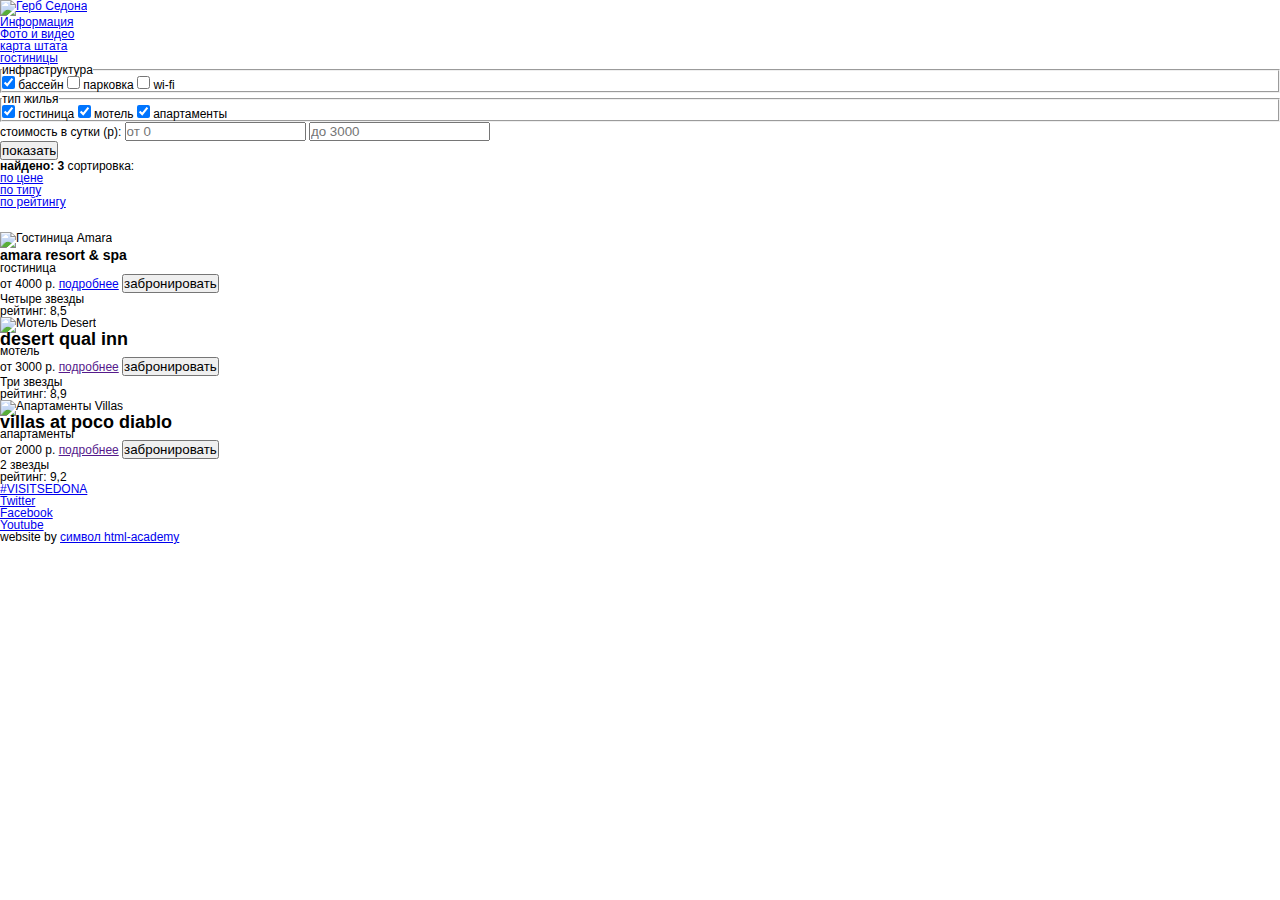
==== hotels.html @ d54d0548 "Добавлены стили ко второй странице" ====
<!DOCTYPE html>
<html lang="ru">
<head>
	<meta charset="UTF-8">
 <title>HTML Academy: Седона</title>
 <link href="css/style.css" rel="stylesheet">
</head>
<body>
<header class="main-header">
		<div class="logo">
			<a href="index.html"> <img src="img/logo-title.png" alt="Герб Седона" width="" height=""> </a>
		</div>
		<ul class="site-navigation">
			<li> <a href="#"> Информация</a> </li>
			<li> <a href="#"> Фото и видео</a> </li>
			<li> <a href="#"> карта штата</a> </li>
			<li> <a href="#"> гостиницы</a> </li>
		</ul>
</header>
	<main>
		<section class="search1">
			<form action="#" method="get">
			<fieldset>
				<legend>инфраструктура</legend>
					<input type="checkbox" name="bass" id="bass" checked>
					<label for="bass"> бассейн </label>
					<input type="checkbox" name="parking" id="parking">
					<label for="parking"> парковка </label>
					<input type="checkbox" name="wifi" id="wifi">
					<label for="wifi"> wi-fi </label>
			</fieldset>
			<fieldset>
				<legend>тип жилья</legend>
					<input type="checkbox" name="hotel" id="hotel" checked>
					<label for="hotel"> гостиница </label>
					<input type="checkbox" name="motel" id="motel" checked>
					<label for="motel"> мотель </label>
					<input type="checkbox" name="apart" id="apart" checked>
					<label for="apart"> апартаменты </label>
			</fieldset>
			</form>
			<form action="#" method="get">
    			<div class="form-hotel">
    			<span> стоимость в сутки (p):</span>
    			<input type="text" placeholder="от 0">
    			<input type="text" placeholder="до 3000">
    			<span class="range"> </span>
    			</div>
    			<input type="button" value="показать">
    	</form>
		</section>
		<section class="search2">
			<b> найдено: 3</b>
			<span> сортировка: </span>
			<ul class="sort">
      	<li><a href="#">по цене</a></li>
				<li><a href="#">по типу</a></li>
				<li><a href="#">по рейтингу</a></li>
			</ul>
			<div>
				<ul>
					<li class="vverh"> <a href="#"></a> </li>
					<li class="vniz"> <a href="#"></a> </li>
				</ul>
			</div>
		</section>
		<section class="search3">
			<div>
				<div class="amara">
					<img src="img/amara.jpg" alt="Гостиница Amara" width="" height="">
				</div>
				<div class="amara-name">
					<h2>amara resort & spa</h2>
					<p>гостиница</p>
					<span>от 4000 р.</span>
					<a href="#">подробнее</a>
					<a href="#"><input type="submit" value="забронировать"></a>
				</div>
				<div class="amara-rating">
					<div>
          	Четыре звезды
          </div>
					<span>рейтинг: 8,5</span>
				</div>
			</div>
			<div>
				<div class="desert">
					<img src="img/desert.jpg" alt="Мотель Desert" width="" height="">
				</div>
				<div class="desert-name">
					<h2>desert qual inn</h2>
					<p>мотель</p>
					<span>от 3000 р.</span>
					<a href="">подробнее</a>
					<a href="#"><input type="submit" value="забронировать"></a>
				</div>
				<div class="desert-rating">
					<div>
					Три звезды
					</div>
					<span>рейтинг: 8,9</span>
				</div>
			</div>
			<div>
				<div class="villas">
					<img src="img/villas.jpg" alt="Aпартаменты Villas" width="" height="">
				</div>
				<div class="villas-name">
					<h2>villas at poco diablo</h2>
					<p>апартаменты</p>
					<span>от 2000 р.</span>
					<a href="">подробнее</a>
					<a href="#"><input type="submit" value="забронировать"></a>
				</div>
				<div class="villas-rating">
					<div>
					2 звезды
					</div>
					<span>рейтинг: 9,2</span>
				</div>
			</div>
		</section>
	</main>
  <footer class="main-footer">
    <a href="http://www.sedona.com">#VISITSEDONA</a>
    <div class="socialnetwork">
    	<ul>
    		<li><a class="social-button" href="#">Twitter</a></li>
    		<li><a class="social-button" href="#">Facebook</a></li>
    		<li><a class="social-button" href="#">Youtube</a></li>
    	</ul>
    </div>
    	<div class="niz1">
    		<span>website by</span>
    		<a href="https://htmlacademy.ru/intensive/htmlcss">символ html-academy</a>
    	</div>
  </footer>
</body>
</html>
---- css/style.css ----
* {
	margin: 0;
	padding: 0;
}

body {
	font-size: 12px;
	line-height: 100%;
	color: black;
	font-weight: normal;
	font-family: PT Sans, Arial, Tahoma, Verdana, sans-serif;
}

.amara-name h1 {  
	font-size: 18px;
	line-height: 100%;
	color: black;
	font-weight: bold;
	font-family: PT Sans, Arial, Tahoma, Verdana, sans-serif;
}

.amara-name h2 {
	font-size: 14px;
	line-height: 100%;
	color: black;
	font-weight: bold;
	font-family: PT Sans, Arial, Tahoma, Verdana, sans-serif;
}
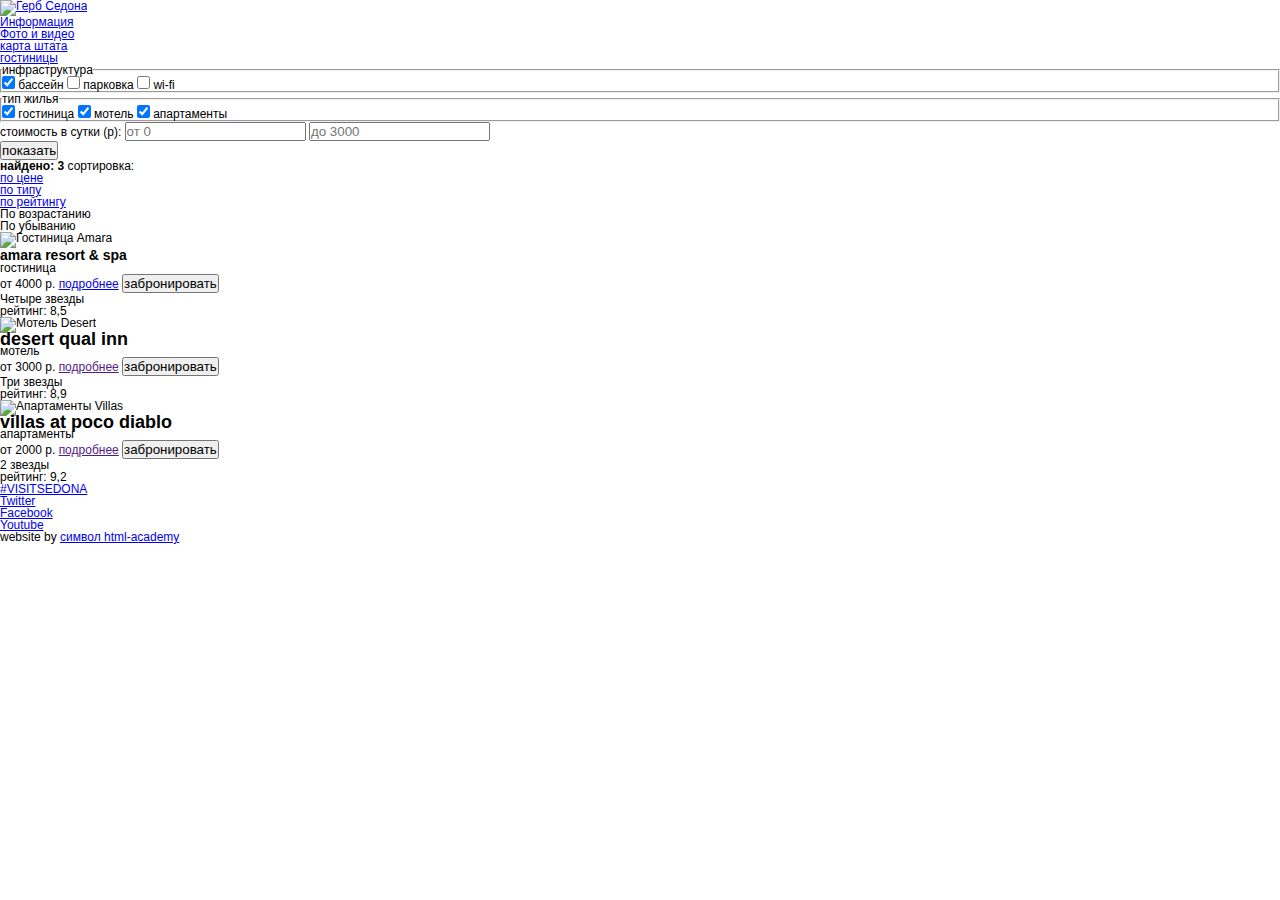
==== commit 026a3640: ""Доступная разметка"" ====
--- a/hotels.html
+++ b/hotels.html
@@ -59,8 +59,8 @@
 			</ul>
 			<div>
 				<ul>
-					<li class="vverh"> <a href="#"></a> </li>
-					<li class="vniz"> <a href="#"></a> </li>
+					<li class="up"> По возрастанию <a href="#"></a> </li>
+					<li class="down"> По убыванию <a href="#"></a> </li>
 				</ul>
 			</div>
 		</section>
@@ -130,7 +130,7 @@
     		<li><a class="social-button" href="#">Youtube</a></li>
     	</ul>
     </div>
-    	<div class="niz1">
+    	<div class="bottom">
     		<span>website by</span>
     		<a href="https://htmlacademy.ru/intensive/htmlcss">символ html-academy</a>
     	</div>
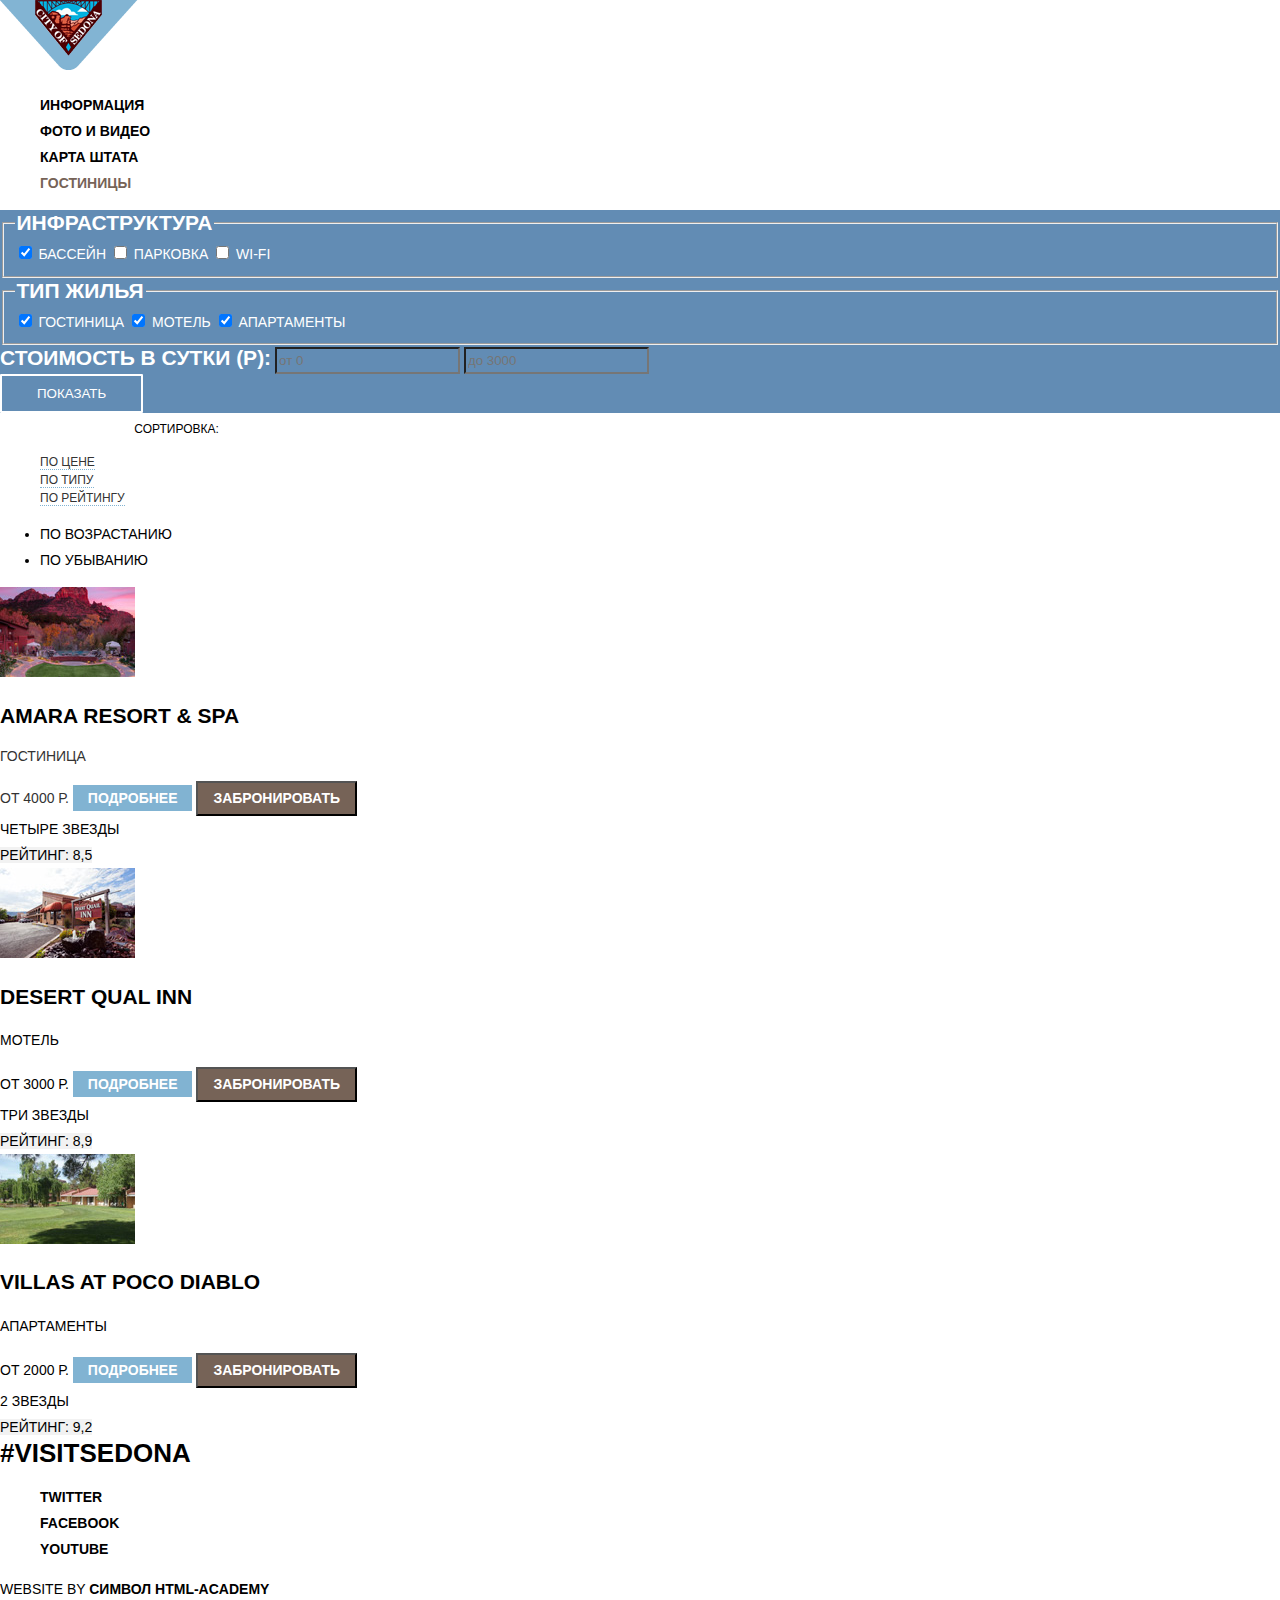
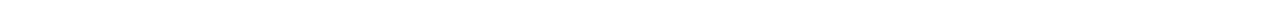
==== commit 0014393b: "Выполнена базовая стилизация" ====
--- a/hotels.html
+++ b/hotels.html
@@ -8,13 +8,13 @@
 <body>
 <header class="main-header">
 		<div class="logo">
-			<a href="index.html"> <img src="img/logo-title.png" alt="Герб Седона" width="" height=""> </a>
+			<a href="index.html"> <img src="img/logo-title.svg" alt="Герб Седона" width="138" height="70"></a>
 		</div>
 		<ul class="site-navigation">
 			<li> <a href="#"> Информация</a> </li>
 			<li> <a href="#"> Фото и видео</a> </li>
 			<li> <a href="#"> карта штата</a> </li>
-			<li> <a href="#"> гостиницы</a> </li>
+			<li> <a id="current" href="#"> гостиницы</a> </li>
 		</ul>
 </header>
 	<main>
@@ -46,16 +46,18 @@
     			<input type="text" placeholder="до 3000">
     			<span class="range"> </span>
     			</div>
+    			<div class="form-hotel2">
     			<input type="button" value="показать">
+    			</div>
     	</form>
 		</section>
 		<section class="search2">
 			<b> найдено: 3</b>
 			<span> сортировка: </span>
 			<ul class="sort">
-      	<li><a href="#">по цене</a></li>
-				<li><a href="#">по типу</a></li>
-				<li><a href="#">по рейтингу</a></li>
+      	<li><a class="active" href="#">по цене</a></li>
+				<li><a class="active" href="#">по типу</a></li>
+				<li><a class="active" href="#">по рейтингу</a></li>
 			</ul>
 			<div>
 				<ul>
@@ -67,56 +69,56 @@
 		<section class="search3">
 			<div>
 				<div class="amara">
-					<img src="img/amara.jpg" alt="Гостиница Amara" width="" height="">
+					<img src="img/amara.jpg" alt="Гостиница Amara" width="135" height="90">
 				</div>
 				<div class="amara-name">
-					<h2>amara resort & spa</h2>
+					<h2> <a class="name-item" href="#">amara resort & spa </a></h2>
 					<p>гостиница</p>
 					<span>от 4000 р.</span>
-					<a href="#">подробнее</a>
+					<a class="detail" href="#">подробнее</a>
 					<a href="#"><input type="submit" value="забронировать"></a>
 				</div>
 				<div class="amara-rating">
 					<div>
           	Четыре звезды
           </div>
-					<span>рейтинг: 8,5</span>
+					<span class="rating">рейтинг: 8,5</span>
 				</div>
 			</div>
 			<div>
 				<div class="desert">
-					<img src="img/desert.jpg" alt="Мотель Desert" width="" height="">
+					<img src="img/desert.jpg" alt="Мотель Desert" width="135" height="90">
 				</div>
 				<div class="desert-name">
-					<h2>desert qual inn</h2>
+					<h2><a class="name-item" href="#">desert qual inn</a></h2>
 					<p>мотель</p>
 					<span>от 3000 р.</span>
-					<a href="">подробнее</a>
+					<a class="detail" href="">подробнее</a>
 					<a href="#"><input type="submit" value="забронировать"></a>
 				</div>
 				<div class="desert-rating">
 					<div>
 					Три звезды
 					</div>
-					<span>рейтинг: 8,9</span>
+					<span class="rating">рейтинг: 8,9</span>
 				</div>
 			</div>
 			<div>
 				<div class="villas">
-					<img src="img/villas.jpg" alt="Aпартаменты Villas" width="" height="">
+					<img src="img/villas.jpg" alt="Aпартаменты Villas" width="135" height="90">
 				</div>
 				<div class="villas-name">
-					<h2>villas at poco diablo</h2>
+					<h2><a class="name-item" href="#">villas at poco diablo </a></h2>
 					<p>апартаменты</p>
 					<span>от 2000 р.</span>
-					<a href="">подробнее</a>
+					<a class="detail" href="">подробнее</a>
 					<a href="#"><input type="submit" value="забронировать"></a>
 				</div>
 				<div class="villas-rating">
 					<div>
 					2 звезды
 					</div>
-					<span>рейтинг: 9,2</span>
+					<span class="rating">рейтинг: 9,2</span>
 				</div>
 			</div>
 		</section>
--- a/css/style.css
+++ b/css/style.css
@@ -1,28 +1,292 @@
-* {
-	margin: 0;
-	padding: 0;
+@font-face {
+    font-family: "PT Sans";
+    src: local("PT Sans"), local("PTSans-Regular"), 
+         url("fonts/ptsans.woff") format("woff");
+}
+
+@font-face {
+    font-family: "PT Sans";
+    src: local("PT Sans"), local("PTSans-Bold"), 
+         url("fonts/ptsansbold.woff") format("woff");
 }
 
 body {
+  margin: 0;
+  padding: 0;
+	font-size: 14px;
+	line-height: 26px;
+	color: #000000;
+	font-weight: normal;
+	font-family: "PT Sans", Arial, Verdana, sans-serif;
+	text-transform: uppercase;
+	background-color: #ffffff;
+}
+
+.site-navigation,
+.socialnetwork ul,
+.main2 ul,
+.sort {
+	list-style: none;		
+}
+
+.site-navigation a,
+.main-footer a,
+.sort a {
+	color: #000000;
+	font-weight: bold;
+	text-decoration: none;
+}
+
+#current {
+	color: #766357;
+}
+
+#current:hover {
+	color: #81b3d2;
+}
+
+.site-navigation a:hover {
+	color: #81b3d2;
+}
+
+.site-navigation a:active {
+	color: #cacaca;
+}
+
+.central {
+	background: #deebf4;
+}
+.cause {  
+	font-size: 21px;
+	line-height: 26px;
+	color: #333333;
+	font-weight: bold;
+	text-align: center;
+}
+
+.cause p {  
+	font-size: 14px;
+	font-weight: normal;
+}
+
+.main1,
+.main3 {  
+	background-color: #81b3d2;
+	color: #ffffff;
+	text-align: center;
+	line-height: 21px;
+}
+
+.realcity b,
+.main3 b,
+.main2 b,
+.main4 b {  
+	font-size: 21px;
+	font-weight: bold;
+}
+
+.main2,
+.main4,
+.interest p {
+	color: #333333;
+	text-align: center;
+}
+
+.interest b {
+	font-size: 30px;
+	font-weight: bold;
+}
+
+.interest button {
+	color: #ffffff;
+	font-size: 21px;
+	font-weight: bold;
+	background-color: #766357;
+}
+
+.interest button:hover {
+	background-color: #604e43;
+}
+.interest button:active {
+	color: #928a85;
+	background-color: #604e43;
+}
+
+[class^="form"],
+.interest input {
+	font-weight: bold;
+	text-transform: uppercase;
+}
+ 
+.interest  {
+ 	background-color: #f2f2f2; 		
+}
+
+.interest input[value="найти"] {
+	color: #ffffff;
+	font-size: 21px;
+	font-weight: bold;
+	background-color: #81b3d2;
+	text-transform: uppercase;
+}
+
+.interest input[value="найти"]:hover {
+	background-color: #5496bd;
+}
+
+.interest input[value="найти"]:active {
+	background-color: #5496bd;
+	color: #94b9d2;
+}
+
+.interest input[type="text"] {
+	background-color: #f2f2f2;
+}
+
+.interest input[type="text"]:hover {
+	background-color: #ebebeb;
+}
+
+.interest input[type="text"]:focus {
+	background-color: #ffffff;
+}
+
+.main-footer > a {  
+	font-size: 26px;
+	font-weight: bold;
+}
+
+.search1 form {
+	color: #ffffff;
+	background-color: #628cb4;
+}
+
+.search1 legend,
+.search1 span,
+.search2 b {
+	font-size: 21px;
+	font-weight: bold;
+	color: #ffffff;
+}
+
+.name-item {
+color: #000000;
+}
+
+.form-hotel2 input {
+	color: #ffffff;
+	text-transform: uppercase;	
+	background-color: transparent;
+	border: 2px solid #ffffff;
+	border-radius: 1px;
+	padding: 10px 35px;
+}
+
+.search1 input[type="text"] {
+	color: #ffffff;
+	background-color: transparent;
+	line-height: 21px;
+}
+
+.search1 input[type="button"]:hover {
+	color: #000000;
+	background-color: #ffffff;
+}
+
+.search2 span,
+.sort {
 	font-size: 12px;
-	line-height: 100%;
-	color: black;
+	line-height: 18px;
+}
+
+.active {
+	color: #81b3d2;
+	border-bottom: none;
+}
+
+.sort a {
 	font-weight: normal;
-	font-family: PT Sans, Arial, Tahoma, Verdana, sans-serif;
-}
-
-.amara-name h1 {  
-	font-size: 18px;
-	line-height: 100%;
-	color: black;
-	font-weight: bold;
-	font-family: PT Sans, Arial, Tahoma, Verdana, sans-serif;
-}
-
-.amara-name h2 {
+	border-bottom: 1px dotted #81b3d2;
+	color: #333333;
+}
+
+.sort a:hover {
+	color: #81b3d2;
+}
+
+.sort a:active {
+	color: #000000;
+	border-bottom: none;
+}
+
+.amara-name p,
+.amara-name span {
+	color: #333333;
+	line-height: 21px;
+}
+
+.amara-name a,
+.desert-name a,
+.villas-name a {
+	text-decoration: none;
+}
+
+.detail {
+	color: #ffffff;
+	line-height: 21px;
+	font-weight: bold;
+	background-color: #81b3d2;
+	padding: 5px 15px;
+}
+
+.detail:hover {
+	background-color: #5496bd;
+}
+
+.detail:active {
+	background-color: #5496bd;
+	color: #94b9d2;
+}
+
+.search3 input {
+	color: #ffffff;
+	line-height: 21px;
 	font-size: 14px;
-	line-height: 100%;
-	color: black;
-	font-weight: bold;
-	font-family: PT Sans, Arial, Tahoma, Verdana, sans-serif;
+	font-weight: bold;
+	background-color: #766357;
+	padding: 5px 15px;
+	text-transform: uppercase;
+}
+
+.search3 input:hover {
+	background-color: #604e43;
+}
+.search3 input:active {
+	color: #928a85;
+	background-color: #604e43;
+}
+
+.rating {
+	line-height: 21px;
+	background-color: #f2f2f2;
+}
+
+.name-item:hover {
+	color: #81b3d2;
+}
+
+.name-item:active {
+	color: #cacaca;
+}
+
+.interest input[type="button"] {
+	color: #a9a9a9;
+}
+
+.interest input[type="button"]:hover {
+	color: #000000;
+}
+
+.interest input[type="button"]:active {
+	color: #81b3d2;
 }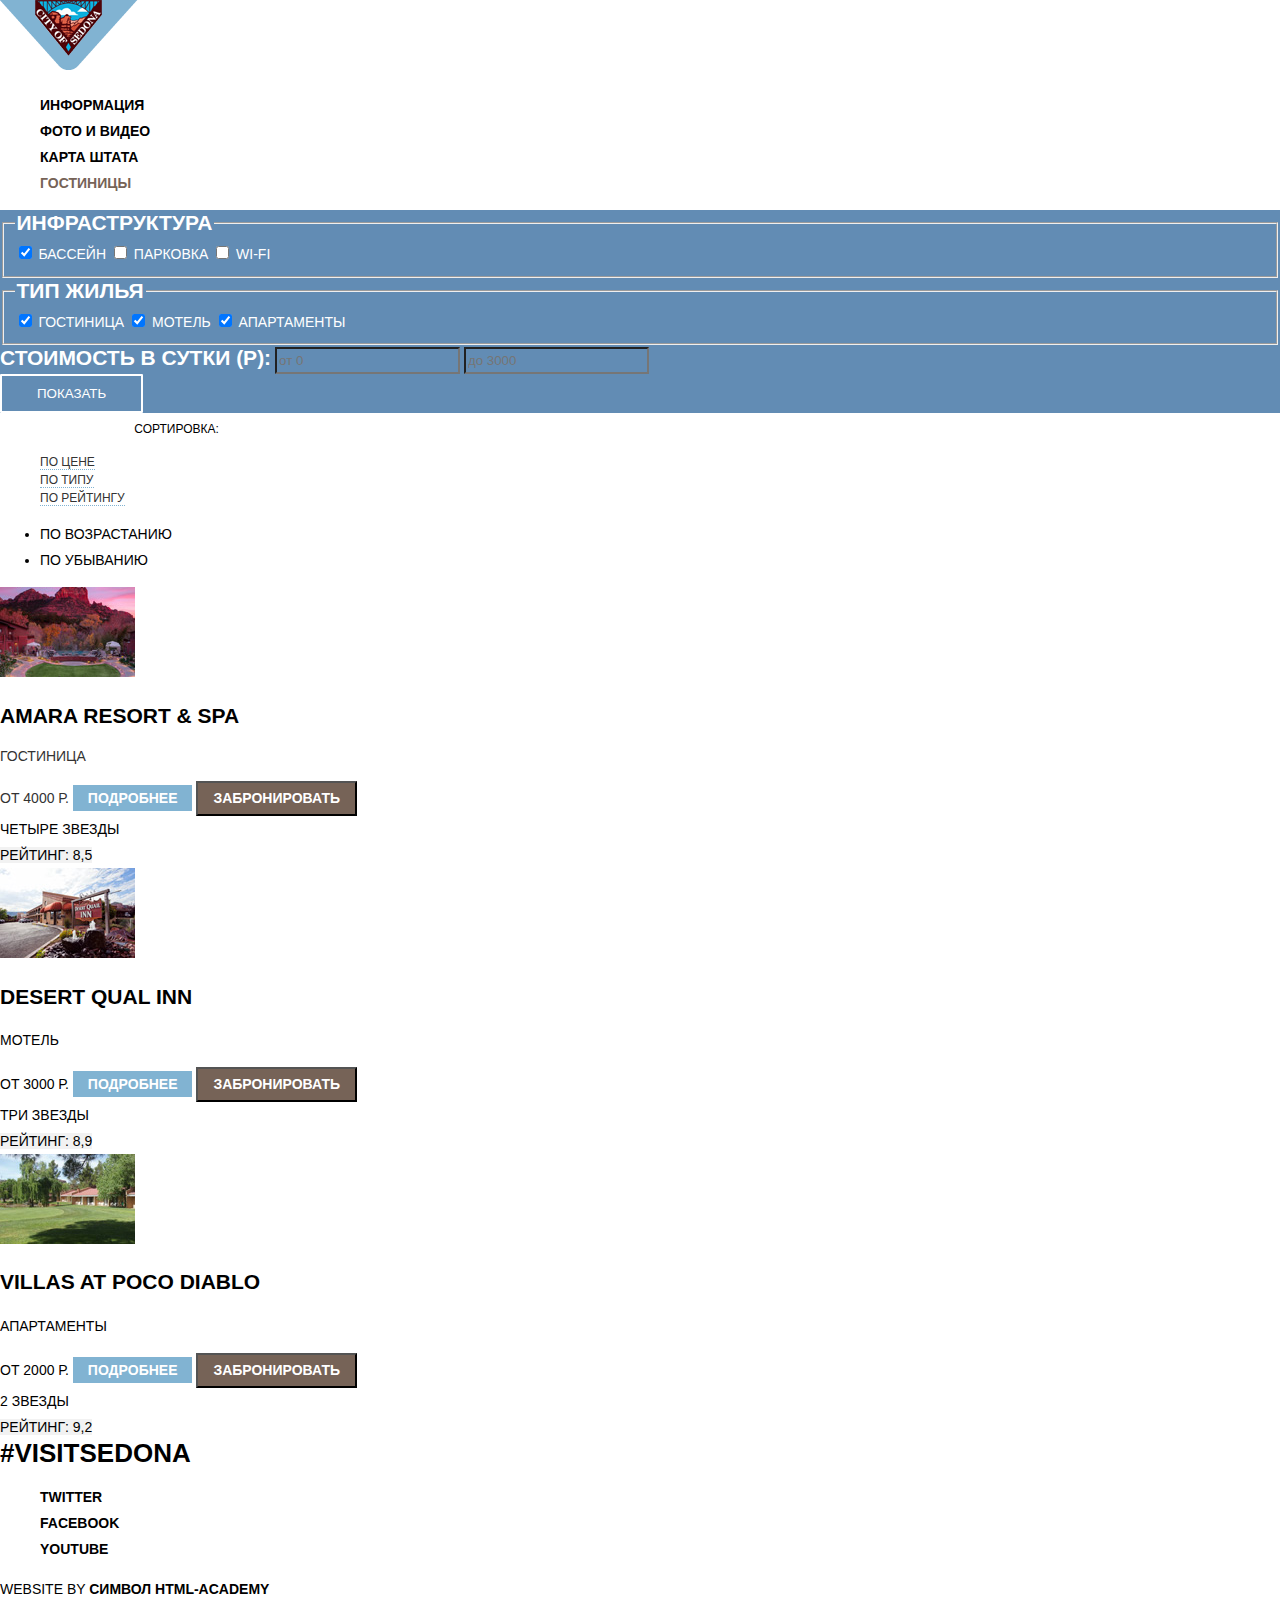
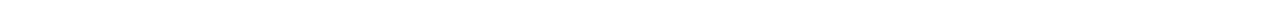
==== commit 3011c455: "Уточнённая стилизация со шрифтами" ====
--- a/hotels.html
+++ b/hotels.html
@@ -8,13 +8,13 @@
 <body>
 <header class="main-header">
 		<div class="logo">
-			<a href="index.html"> <img src="img/logo-title.svg" alt="Герб Седона" width="138" height="70"></a>
+			<a href="index.html"> <img src="img/logo-title.png" alt="Герб Седона" width="138" height="70"></a>
 		</div>
 		<ul class="site-navigation">
 			<li> <a href="#"> Информация</a> </li>
 			<li> <a href="#"> Фото и видео</a> </li>
 			<li> <a href="#"> карта штата</a> </li>
-			<li> <a id="current" href="#"> гостиницы</a> </li>
+			<li> <a class="current" href="#"> гостиницы</a> </li>
 		</ul>
 </header>
 	<main>
--- a/css/style.css
+++ b/css/style.css
@@ -37,11 +37,11 @@
 	text-decoration: none;
 }
 
-#current {
+.site-navigation a.current {
 	color: #766357;
 }
 
-#current:hover {
+.site-navigation a.current:hover {
 	color: #81b3d2;
 }
 
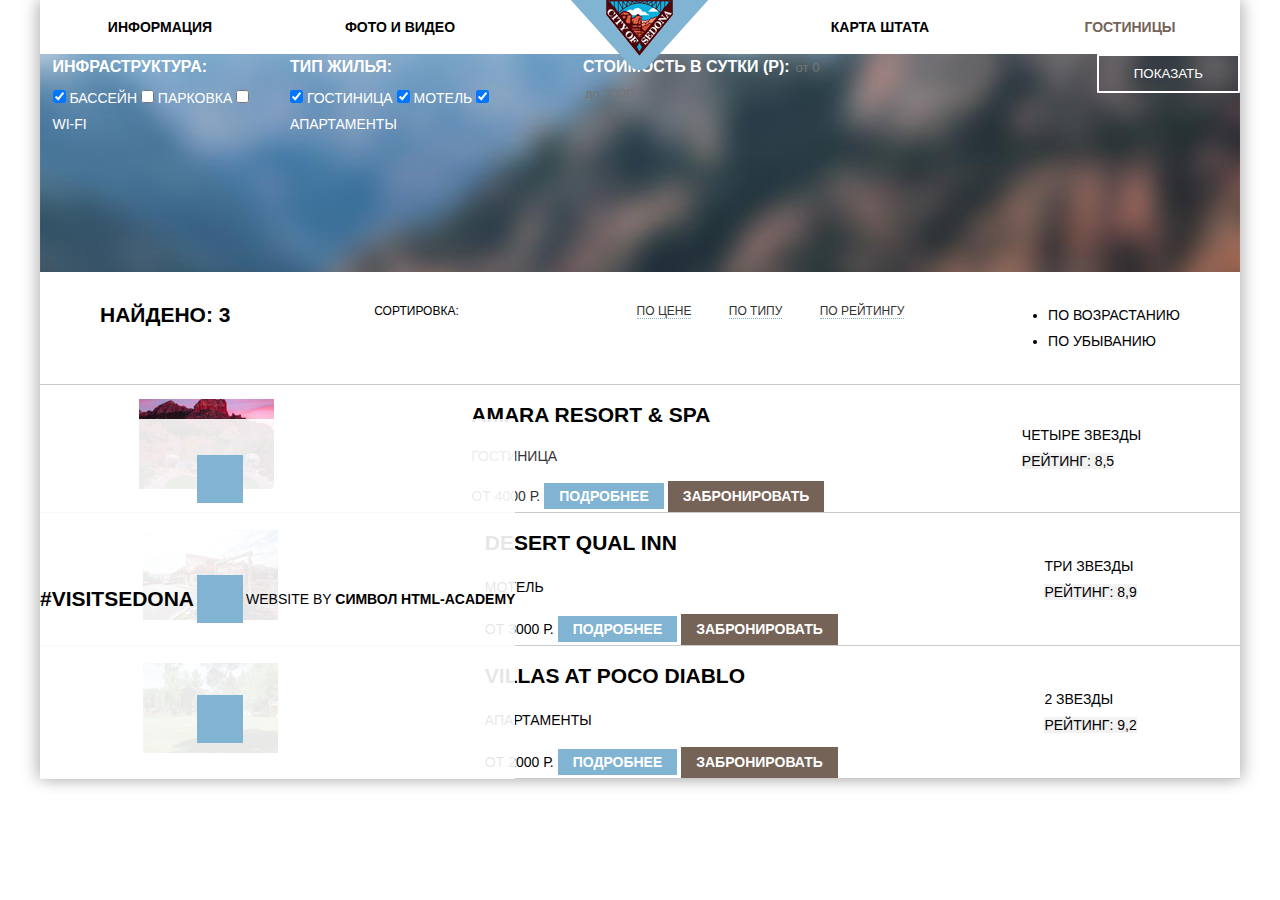
==== commit b9b5bf61: "Разметка проекта на флексах" ====
--- a/hotels.html
+++ b/hotels.html
@@ -3,25 +3,26 @@
 <head>
 	<meta charset="UTF-8">
  <title>HTML Academy: Седона</title>
+ <link rel="stylesheet" href="css/normalize.css">
  <link href="css/style.css" rel="stylesheet">
 </head>
 <body>
+<div class="wrap">
 <header class="main-header">
-		<div class="logo">
-			<a href="index.html"> <img src="img/logo-title.png" alt="Герб Седона" width="138" height="70"></a>
+		<div class="logo"> <a href="index.html"> <img src="img/logo-title.png" alt="Герб Седона" width="138" height="70"></a>
 		</div>
 		<ul class="site-navigation">
 			<li> <a href="#"> Информация</a> </li>
 			<li> <a href="#"> Фото и видео</a> </li>
 			<li> <a href="#"> карта штата</a> </li>
-			<li> <a class="current" href="#"> гостиницы</a> </li>
+			<li> <a class="current hotels" href="#"> гостиницы</a> </li>
 		</ul>
 </header>
 	<main>
 		<section class="search1">
 			<form action="#" method="get">
 			<fieldset>
-				<legend>инфраструктура</legend>
+				<legend>инфраструктура:</legend>
 					<input type="checkbox" name="bass" id="bass" checked>
 					<label for="bass"> бассейн </label>
 					<input type="checkbox" name="parking" id="parking">
@@ -30,7 +31,7 @@
 					<label for="wifi"> wi-fi </label>
 			</fieldset>
 			<fieldset>
-				<legend>тип жилья</legend>
+				<legend>тип жилья:</legend>
 					<input type="checkbox" name="hotel" id="hotel" checked>
 					<label for="hotel"> гостиница </label>
 					<input type="checkbox" name="motel" id="motel" checked>
@@ -137,5 +138,6 @@
     		<a href="https://htmlacademy.ru/intensive/htmlcss">символ html-academy</a>
     	</div>
   </footer>
+  </div>
 </body>
 </html>--- a/css/style.css
+++ b/css/style.css
@@ -17,10 +17,17 @@
 	line-height: 26px;
 	color: #000000;
 	font-weight: normal;
-	font-family: "PT Sans", Arial, Verdana, sans-serif;
+	font-family: "PT Sans", Verdana, sans-serif;
 	text-transform: uppercase;
 	background-color: #ffffff;
 }
+
+.wrap{
+  max-width: 1200px;
+  margin: 0 auto;
+  position: relative;
+  box-shadow: 5px 0 15px rgba(0,1,1,0.2), -5px 0 15px rgba(0,1,1,0.2);
+ }
 
 .site-navigation,
 .socialnetwork ul,
@@ -55,7 +62,34 @@
 
 .central {
 	background: #deebf4;
-}
+	position: relative;
+}
+.central img,
+.img1,
+.img2 {
+	vertical-align: bottom;
+}
+
+.central::after {
+  content: "";
+  background: url(../img/layer11.png) 50% 50% no-repeat;
+  position: absolute;
+  top: 0;
+  right: 0;
+  bottom: 0;
+  left: 0;
+ }
+
+ .central::before {
+  content: "";
+  background: url(../img/shape.png) 50% 50% no-repeat;
+  position: absolute;
+  top: 451px;
+  right: 0;
+  bottom: 0;
+  left: 0;
+ }
+
 .cause {  
 	font-size: 21px;
 	line-height: 26px;
@@ -73,8 +107,15 @@
 .main3 {  
 	background-color: #81b3d2;
 	color: #ffffff;
-	text-align: center;
-	line-height: 21px;
+	text-align: center;	
+	max-height: 256px;
+}
+
+.main1,
+.main2,
+.main3,
+.main4 {
+line-height: 21px;
 }
 
 .realcity b,
@@ -82,7 +123,7 @@
 .main2 b,
 .main4 b {  
 	font-size: 21px;
-	font-weight: bold;
+	font-weight: bold;	
 }
 
 .main2,
@@ -97,16 +138,21 @@
 	font-weight: bold;
 }
 
-.interest button {
+.interest button.button {
 	color: #ffffff;
 	font-size: 21px;
+	line-height: 26px;
 	font-weight: bold;
 	background-color: #766357;
+	padding: 30px 116px;
+	text-transform: uppercase;
+	margin: 30px 315px 0;
 }
 
 .interest button:hover {
 	background-color: #604e43;
 }
+
 .interest button:active {
 	color: #928a85;
 	background-color: #604e43;
@@ -118,16 +164,14 @@
 	text-transform: uppercase;
 }
  
-.interest  {
- 	background-color: #f2f2f2; 		
-}
-
 .interest input[value="найти"] {
 	color: #ffffff;
 	font-size: 21px;
 	font-weight: bold;
 	background-color: #81b3d2;
 	text-transform: uppercase;
+	padding: 16px 190px;
+	margin: 0 57px 55px;
 }
 
 .interest input[value="найти"]:hover {
@@ -151,20 +195,19 @@
 	background-color: #ffffff;
 }
 
-.main-footer > a {  
-	font-size: 26px;
+.main-footer > a,
+.search2 b {  
+	font-size: 21px;
 	font-weight: bold;
 }
 
 .search1 form {
 	color: #ffffff;
-	background-color: #628cb4;
 }
 
 .search1 legend,
-.search1 span,
-.search2 b {
-	font-size: 21px;
+.search1 span {
+	font-size: 16px;
 	font-weight: bold;
 	color: #ffffff;
 }
@@ -289,4 +332,246 @@
 
 .interest input[type="button"]:active {
 	color: #81b3d2;
-}+}
+
+.site-navigation {
+	display: flex;
+	padding: 14px 0px;
+}
+
+.logo {
+	position: absolute;
+	z-index: 1;
+	left: 50%;
+	transform: translateX(-69px);
+}
+
+.main-header {
+	position: relative;
+	margin: 0 auto;
+	
+}
+.site-navigation li {
+	flex-basis: 240px;
+	text-align: center;
+}
+
+.site-navigation li:nth-child(2) {
+	margin-right: auto;
+}
+
+.hotels {
+	padding-left: 20px;
+}
+
+.cause b {
+	display: block;
+	padding: 60px 0 15px;
+}
+
+.cause p {
+	margin-bottom: 51px;
+}
+
+.main1 {
+	display: flex;
+}
+
+.realcity,
+.bridge,
+.square,
+.way,
+.tourists {
+	flex-basis: 400px;
+	display: flex;
+	flex-direction: column;
+	padding: 47px 0;
+}
+
+.realcity b, 
+.bridge b,
+.square b,
+.way b,
+.tourists b {
+margin-bottom: 24px;
+}
+
+.realcity p, 
+.bridge p,
+.square p,
+.way p,
+.tourists p {
+margin-top: 20px;
+}
+
+.main2 ul,
+.main4 {
+	display: flex;	
+	justify-content: space-between;
+	align-items: center;
+}
+
+.main2, 
+.interest {
+	position: relative;
+}
+
+.main2 li {
+	padding-top: 160px;
+	margin-right: auto;
+	padding-left: 73px;
+}
+
+.main2 li:last-child {
+	padding-left: 61px;
+}
+
+.main2 li:nth-child(1)::after {
+  content: "";
+  background: url(../img/icon-1.svg) 15% 23% no-repeat;
+  position: absolute;
+  top: 0;
+  right: 40px;
+  bottom: 0;
+  left: 0;
+}
+
+.main2 li:nth-child(2)::after {
+  content: "";
+  background: url(../img/icon-3.svg) 52% 23% no-repeat;
+  position: absolute;
+  top: 0;
+  right: 50px;
+  bottom: 0;
+  left: 0;
+}
+
+.main2 li:nth-child(3)::after {
+  content: "";
+  background: url(../img/icon-2.svg) 89% 23% no-repeat;
+  position: absolute;
+  top: 0;
+  right: 48px;
+  bottom: 10px;
+  left: 0;
+}
+
+.main2 p {
+	margin: 22px 0 82px;
+}
+
+.main3 {
+	display: flex;
+}
+
+.main4 {
+	background-color: #eeeeee;
+}
+
+.interest b {
+	display: block;
+	padding: 55px 445px 12px;
+}
+
+.interest form {
+	background-color: #ffffff;
+	position: absolute;
+	margin: 0 315px;
+	display: flex;
+	flex-direction: column;
+	box-shadow: 7px 0 15px rgba(0,1,1,0.15), -7px 0 15px rgba(0,1,1,0.15);
+}
+
+.form1 {
+	margin: 62px 0 41px 58px;
+}
+
+.form2 {
+	margin: 0 0 42px 58px;
+}
+
+.form3 {
+	margin: 0 0 30px 55px;
+}
+
+.form4 {
+	margin: 0 0 5px 272px;
+}
+
+
+
+.main-footer {
+	display: flex;
+	position: absolute;
+	bottom: 0;
+ 	background-color: rgba(255, 255, 255, 0.9);
+ 	align-items: center;
+}
+
+.main-footer a {
+
+}
+.socialnetwork a {
+	display: inline-block;
+	width: 46px;
+	height: 48px;
+	margin: 36px 3px;
+	background: #81b3d2;
+	vertical-align: middle;
+	text-indent: -1000px;
+}
+
+.socialnetwork a:first-child {
+	background-image: url(../img/twitter.svg) 50% 50%;
+}
+
+.search1 {
+	display: flex;
+	min-height: 218px;
+	background: #628cb4 url(../img/img919.jpg) no-repeat 50% 15%;
+
+}
+
+.search1 form {
+	display: flex;
+}
+
+.form-hotel {
+
+}
+
+.search2 {
+	display: flex;
+	justify-content: space-between;
+}
+
+.search2 b,
+.search2 span,
+.search2 ul {
+	margin: 30px 60px;
+}
+
+
+
+.sort li {
+	display: inline-block;
+}
+
+.sort a {
+	margin-left: 34px;
+}
+.search2,
+.search3 > div {
+	border-bottom: 1px solid #cacaca;
+}
+
+.search3 {
+	display: flex;
+	flex-direction: column;
+}
+
+.search3 > div {
+	display: flex;
+	align-items: center;
+	justify-content: space-around;
+}
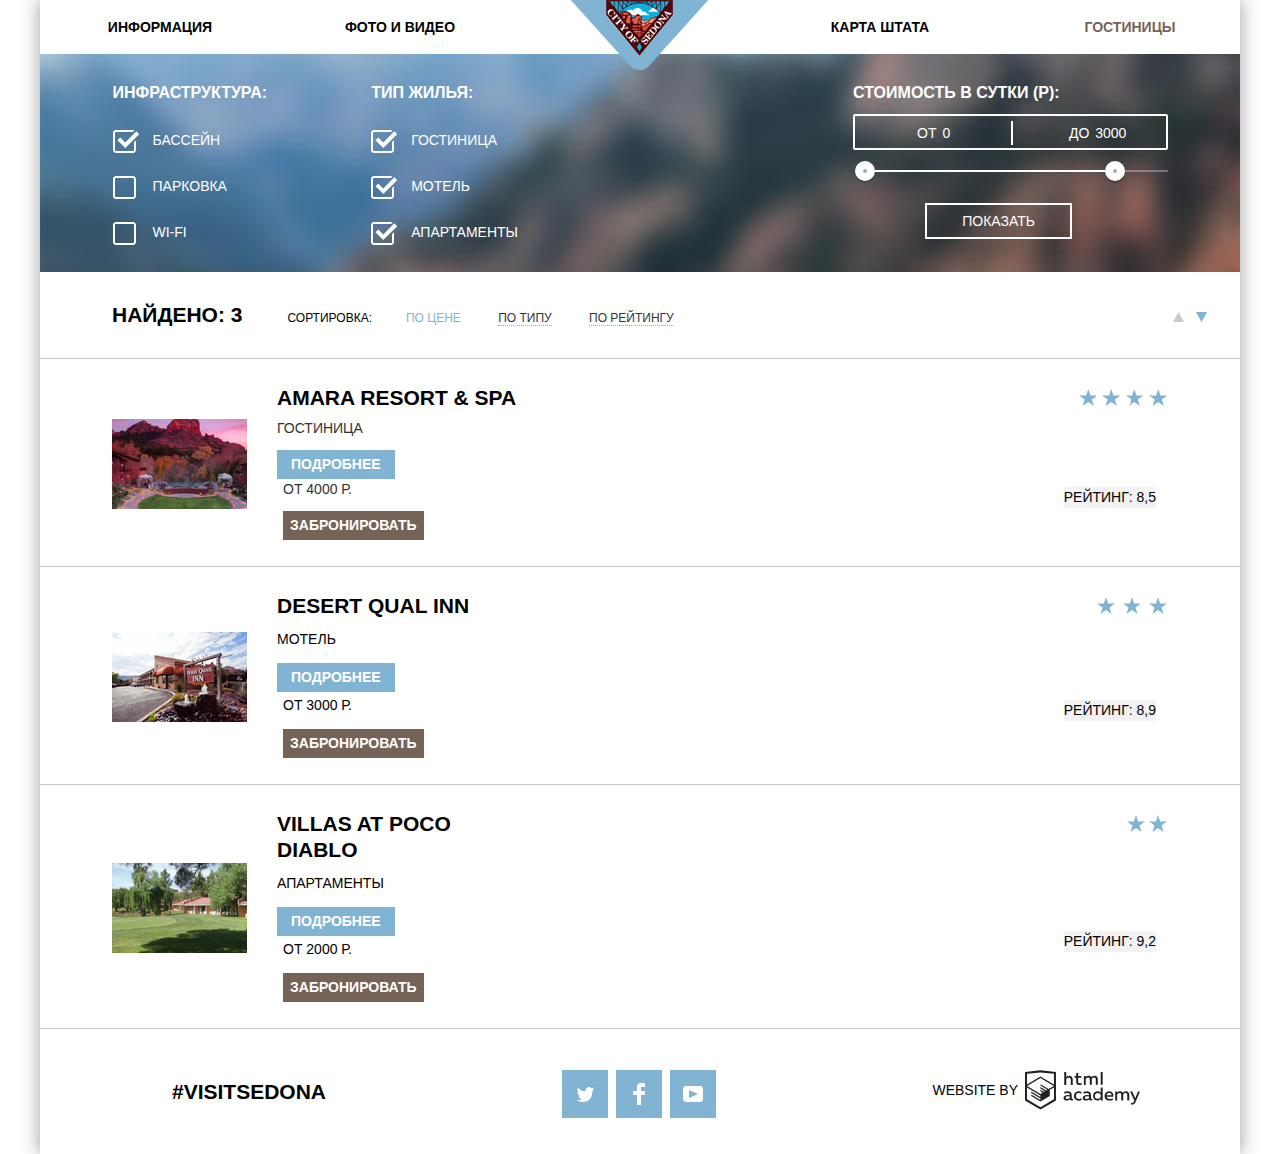
==== commit 4986a70b: "Итоговое" ====
--- a/hotels.html
+++ b/hotels.html
@@ -20,8 +20,8 @@
 </header>
 	<main>
 		<section class="search1">
-			<form action="#" method="get">
-			<fieldset>
+			<form class="selection-form" action="#" method="get">
+			<fieldset class="infrasrtrucure-item">
 				<legend>инфраструктура:</legend>
 					<input type="checkbox" name="bass" id="bass" checked>
 					<label for="bass"> бассейн </label>
@@ -30,7 +30,8 @@
 					<input type="checkbox" name="wifi" id="wifi">
 					<label for="wifi"> wi-fi </label>
 			</fieldset>
-			<fieldset>
+						
+			<fieldset class="housetype-item">
 				<legend>тип жилья:</legend>
 					<input type="checkbox" name="hotel" id="hotel" checked>
 					<label for="hotel"> гостиница </label>
@@ -39,84 +40,103 @@
 					<input type="checkbox" name="apart" id="apart" checked>
 					<label for="apart"> апартаменты </label>
 			</fieldset>
-			</form>
-			<form action="#" method="get">
-    			<div class="form-hotel">
-    			<span> стоимость в сутки (p):</span>
-    			<input type="text" placeholder="от 0">
-    			<input type="text" placeholder="до 3000">
-    			<span class="range"> </span>
-    			</div>
-    			<div class="form-hotel2">
-    			<input type="button" value="показать">
-    			</div>
-    	</form>
-		</section>
+			
+    			<div class="cost-filter">
+            <div class="cost-filter-title">
+              <span>Стоимость в сутки (р):</span>
+            </div>
+            <div class="cost-control">
+              <label class="cost-from">От <input type="text" name="from" value="0" id="from-value"></label>
+              <label class="cost-to">До <input type="text" name="to" value="3000" id="to-value"></label>
+            </div>
+            <div class="cost-range">
+              <div class="scale">
+                <div class="bar"></div>
+              </div>
+              <div class="range-toggle range-toggle-min"></div>
+              <div class="range-toggle range-toggle-max"></div>
+            </div>
+            <button type="button" name="show">Показать</button>
+          </div>
+      </form>
+    </section>
 		<section class="search2">
 			<b> найдено: 3</b>
 			<span> сортировка: </span>
 			<ul class="sort">
-      	<li><a class="active" href="#">по цене</a></li>
+      	<li><a class="active curr" href="#">по цене</a></li>
 				<li><a class="active" href="#">по типу</a></li>
 				<li><a class="active" href="#">по рейтингу</a></li>
 			</ul>
-			<div>
-				<ul>
-					<li class="up"> По возрастанию <a href="#"></a> </li>
-					<li class="down"> По убыванию <a href="#"></a> </li>
+			<div class="sorting">
+				<ul class="up-down">
+					<li> По возрастанию <a href="#"><span class="icon-up"></span></a> </li>
+					<li> По убыванию <a href="#"><span class="icon-down act"></span></a> </li>
 				</ul>
 			</div>
 		</section>
 		<section class="search3">
-			<div>
+			<div class="wrap-amara">
 				<div class="amara">
 					<img src="img/amara.jpg" alt="Гостиница Amara" width="135" height="90">
 				</div>
 				<div class="amara-name">
 					<h2> <a class="name-item" href="#">amara resort & spa </a></h2>
-					<p>гостиница</p>
-					<span>от 4000 р.</span>
-					<a class="detail" href="#">подробнее</a>
-					<a href="#"><input type="submit" value="забронировать"></a>
+					<div class="details-item">
+						<span>гостиница</span>
+						<a class="detail" href="#">подробнее</a>
+					</div>
+					<div class="reserve-item">
+						<span>от 4000 р.</span>
+						<a href="#"><input type="submit" value="забронировать"></a>
+					</div>
 				</div>
-				<div class="amara-rating">
-					<div>
+			  <div class="amara-rating">
+					<div class="star amara-star">
           	Четыре звезды
           </div>
 					<span class="rating">рейтинг: 8,5</span>
 				</div>
 			</div>
-			<div>
+			<div class="wrap-desert">
 				<div class="desert">
 					<img src="img/desert.jpg" alt="Мотель Desert" width="135" height="90">
 				</div>
 				<div class="desert-name">
 					<h2><a class="name-item" href="#">desert qual inn</a></h2>
-					<p>мотель</p>
+				<div class="details-item">
+					<span>мотель</span>
+					<a class="detail" href="">подробнее</a>
+				</div>
+				<div class="reserve-item">
 					<span>от 3000 р.</span>
-					<a class="detail" href="">подробнее</a>
 					<a href="#"><input type="submit" value="забронировать"></a>
 				</div>
+				</div>
 				<div class="desert-rating">
-					<div>
+					<div class="star desert-star">
 					Три звезды
 					</div>
 					<span class="rating">рейтинг: 8,9</span>
 				</div>
 			</div>
-			<div>
+			<div class="wrap-villas">
 				<div class="villas">
 					<img src="img/villas.jpg" alt="Aпартаменты Villas" width="135" height="90">
 				</div>
 				<div class="villas-name">
 					<h2><a class="name-item" href="#">villas at poco diablo </a></h2>
-					<p>апартаменты</p>
+				 <div class="details-item">
+					<span>апартаменты</span>
+					<a class="detail" href="">подробнее</a>
+				 </div>
+				 <div class="reserve-item">
 					<span>от 2000 р.</span>
-					<a class="detail" href="">подробнее</a>
 					<a href="#"><input type="submit" value="забронировать"></a>
+				 </div>
 				</div>
 				<div class="villas-rating">
-					<div>
+					<div class="star villas-star">
 					2 звезды
 					</div>
 					<span class="rating">рейтинг: 9,2</span>
@@ -124,20 +144,18 @@
 			</div>
 		</section>
 	</main>
-  <footer class="main-footer">
+  <footer class="main-footer--hotels">
     <a href="http://www.sedona.com">#VISITSEDONA</a>
     <div class="socialnetwork">
-    	<ul>
-    		<li><a class="social-button" href="#">Twitter</a></li>
-    		<li><a class="social-button" href="#">Facebook</a></li>
-    		<li><a class="social-button" href="#">Youtube</a></li>
-    	</ul>
+    	<a class="social-button" href="#">Twitter</a>
+    	<a class="social-button" href="#">Facebook</a>
+    	<a class="social-button" href="#">Youtube</a>
     </div>
     	<div class="bottom">
-    		<span>website by</span>
-    		<a href="https://htmlacademy.ru/intensive/htmlcss">символ html-academy</a>
-    	</div>
-  </footer>
+    		 <span>website by</span>
+    		 <a href="https://htmlacademy.ru/intensive/htmlcss">символ html-academy      <svg id="Layer_1" data-name="Layer 1" xmlns="http://www.w3.org/2000/svg" viewBox="0 0 108.08 36.85"><title>logo-htmlacademy-small1</title><path d="M44.61,26.88a2,2,0,0,0,.55-0.1v1.33a3.25,3.25,0,0,1-1.18.21,1.67,1.67,0,0,1-1.67-1,4.84,4.84,0,0,1-3.14,1.08c-1.51,0-2.91-.83-2.91-2.55,0-2.13,2-2.79,3.71-2.79a11.08,11.08,0,0,1,2.17.25v-0.3c0-1-.76-1.77-2.19-1.77a7.42,7.42,0,0,0-3,.64v-1.7a10.21,10.21,0,0,1,3.19-.55c2.36,0,3.81,1.12,3.81,3.65v3a0.54,0.54,0,0,0,.49.59h0.17Zm-6.44-1.13A1.35,1.35,0,0,0,39.63,27h0.11a3.39,3.39,0,0,0,2.41-1V24.58a9.72,9.72,0,0,0-1.81-.21c-1,0-2.16.33-2.16,1.38h0Zm12.36-6.11a5,5,0,0,1,2.57.64V22a4.08,4.08,0,0,0-2.3-.7,2.75,2.75,0,1,0,0,5.49,5,5,0,0,0,2.43-.64v1.71a6.27,6.27,0,0,1-2.76.57A4.21,4.21,0,0,1,46,24.51q0-.21,0-0.41a4.32,4.32,0,0,1,4.18-4.46h0.38Zm12.17,7.24a2,2,0,0,0,.55-0.1v1.33a3.25,3.25,0,0,1-1.18.21,1.67,1.67,0,0,1-1.67-1,4.84,4.84,0,0,1-3.14,1.08c-1.51,0-2.91-.83-2.91-2.55,0-2.13,2-2.79,3.71-2.79a11.08,11.08,0,0,1,2.17.25v-0.3c0-1-.76-1.77-2.19-1.77a7.42,7.42,0,0,0-3,.64v-1.7a10.21,10.21,0,0,1,3.19-.55c2.36,0,3.81,1.12,3.81,3.65v3a0.54,0.54,0,0,0,.49.59h0.17Zm-6.44-1.13A1.35,1.35,0,0,0,57.73,27h0.11a3.39,3.39,0,0,0,2.41-1V24.58a9.72,9.72,0,0,0-1.81-.21c-1.06,0-2.16.33-2.16,1.38h0ZM73,16V28.2H71.35V26.88a3.88,3.88,0,0,1-3.19,1.54,4.4,4.4,0,0,1,0-8.78,3.81,3.81,0,0,1,3,1.3V16H73Zm-4.53,5.22a2.76,2.76,0,1,0,0,5.52A2.86,2.86,0,0,0,71.15,25V23A2.91,2.91,0,0,0,68.49,21.27ZM79,19.64c3.31,0,4.46,2.68,3.92,5.09H76.7c0.21,1.5,1.67,2.11,3.19,2.11a6.11,6.11,0,0,0,2.64-.59v1.6a7.14,7.14,0,0,1-3,.57C77,28.42,74.78,27,74.78,24a4.18,4.18,0,0,1,4-4.39H79Zm0.09,1.54a2.28,2.28,0,0,0-2.44,2.1v0.06H81.3A2,2,0,0,0,79.13,21.18Zm5.73,7V19.87h1.65v1a3.81,3.81,0,0,1,2.78-1.27A2.86,2.86,0,0,1,91.89,21a4.12,4.12,0,0,1,2.91-1.33A3.06,3.06,0,0,1,98,23V28.2h-1.9V23.05a1.59,1.59,0,0,0-1.42-1.75H94.42a2.8,2.8,0,0,0-2.07,1.12V28.2h-1.9V23.05A1.59,1.59,0,0,0,89,21.31H88.8a3,3,0,0,0-2.21,1.29v5.63H84.86Zm21.31-8.33h1.9l-3.91,9.46c-0.9,2.17-2.09,2.86-3.35,2.86a4.76,4.76,0,0,1-1.1-.14V30.46a2.86,2.86,0,0,0,.85.12c0.9,0,1.58-.64,2.07-1.9l0.17-.42-4-8.4h2l2.86,6.29ZM38.73,1.46V6.22a3.81,3.81,0,0,1,2.7-1.14,3.25,3.25,0,0,1,3.44,3.4v5.15H43V8.72a1.81,1.81,0,0,0-1.61-2h-0.3a2.93,2.93,0,0,0-2.32,1.39v5.52h-1.9V1.46h1.9ZM49.94,2.31v3h3V6.91h-3v3.81c0,1.1.5,1.46,1.58,1.46a4.49,4.49,0,0,0,1.69-.33v1.6A6.8,6.8,0,0,1,51,13.8a2.55,2.55,0,0,1-2.86-2.74V6.89H46.58V5.26h1.5V2.74Zm5.4,11.31V5.28H57v1A3.81,3.81,0,0,1,59.77,5a2.86,2.86,0,0,1,2.6,1.33A4.12,4.12,0,0,1,65.28,5,3.06,3.06,0,0,1,68.44,8.4v5.21h-1.9V8.46a1.59,1.59,0,0,0-1.42-1.75H64.89a2.8,2.8,0,0,0-2.07,1.12v5.78h-1.9V8.46A1.59,1.59,0,0,0,59.5,6.71H59.27A3,3,0,0,0,57.06,8v5.63H55.34ZM71.17,1.45H73V13.6H71.17V1.45ZM14.71,0H14.55L0,1.54V28.21l14.55,8.66,14.55-8.66V1.54Zm12.5,27.1L14.55,34.64,1.9,27.12V16.18l12.59,7.5V25L5.86,19.9v1.31l8.68,5.21v1.39L5.87,22.65V24l8.68,5.21,8.75-5.24V18.31L27.2,16V27.12Zm0-12.53-3.48,2-1.6,1L14.51,13v1.31L21,18.23H21l-0.14.09-1,.54-5.37-3.2V17l4.24,2.52-1,.67-3.2-1.9v1.31l2.1,1.24L14.5,22.1,2,14.65,14.51,7.11Zm0-1.32L14.49,5.76,1.91,13.25v-10L14.56,1.92,27.21,3.25v10h0Z" transform="translate(0 -0.02)" /></svg> </a>
+    	   </div>
+       </footer>
   </div>
 </body>
 </html>--- a/css/style.css
+++ b/css/style.css
@@ -20,6 +20,7 @@
 	font-family: "PT Sans", Verdana, sans-serif;
 	text-transform: uppercase;
 	background-color: #ffffff;
+	text-align: center;
 }
 
 .wrap{
@@ -32,12 +33,14 @@
 .site-navigation,
 .socialnetwork ul,
 .main2 ul,
-.sort {
+.sort,
+.up-down {
 	list-style: none;		
 }
 
 .site-navigation a,
 .main-footer a,
+.main-footer--hotels a,
 .sort a {
 	color: #000000;
 	font-weight: bold;
@@ -66,7 +69,10 @@
 }
 .central img,
 .img1,
-.img2 {
+.img2,
+.amara img,
+.desert img,
+.villas img {
 	vertical-align: bottom;
 }
 
@@ -90,24 +96,10 @@
   left: 0;
  }
 
-.cause {  
-	font-size: 21px;
-	line-height: 26px;
-	color: #333333;
-	font-weight: bold;
-	text-align: center;
-}
-
-.cause p {  
-	font-size: 14px;
-	font-weight: normal;
-}
-
 .main1,
 .main3 {  
 	background-color: #81b3d2;
 	color: #ffffff;
-	text-align: center;	
 	max-height: 256px;
 }
 
@@ -121,16 +113,41 @@
 .realcity b,
 .main3 b,
 .main2 b,
-.main4 b {  
+.main4 b,
+.cause b,
+.main-footer > a,
+.main-footer--hotels > a,
+.search2 b {  
 	font-size: 21px;
 	font-weight: bold;	
 }
 
 .main2,
 .main4,
-.interest p {
+.interest p,
+.cause p {
 	color: #333333;
-	text-align: center;
+}
+
+.main2 li:nth-child(1)::after,
+.main2 li:nth-child(2)::after,
+.main2 li:nth-child(3)::after {
+  content: "";
+  background: url(../img/icon-1.svg) 50% 50% no-repeat;
+  position: absolute;
+  width: 76px;
+  height:76px;
+  top: 58px;
+  left: 50%;
+  transform: translateX(-50%);
+}
+
+.main2 li:nth-child(2)::after{
+  background: url(../img/icon-3.svg) 50% 50% no-repeat;
+}
+
+.main2 li:nth-child(3)::after {
+  background: url(../img/icon-2.svg) 50% 50% no-repeat;
 }
 
 .interest b {
@@ -144,16 +161,18 @@
 	line-height: 26px;
 	font-weight: bold;
 	background-color: #766357;
-	padding: 30px 116px;
+	padding: 30px 0;
 	text-transform: uppercase;
-	margin: 30px 315px 0;
-}
-
-.interest button:hover {
+	width: 100%;
+  max-width: 567px;
+  margin: 30px auto 0;
+}
+
+.interest button.button:hover {
 	background-color: #604e43;
 }
 
-.interest button:active {
+.interest button.button:active {
 	color: #928a85;
 	background-color: #604e43;
 }
@@ -164,27 +183,16 @@
 	text-transform: uppercase;
 }
  
-.interest input[value="найти"] {
-	color: #ffffff;
-	font-size: 21px;
-	font-weight: bold;
-	background-color: #81b3d2;
-	text-transform: uppercase;
-	padding: 16px 190px;
-	margin: 0 57px 55px;
-}
-
-.interest input[value="найти"]:hover {
-	background-color: #5496bd;
-}
-
-.interest input[value="найти"]:active {
-	background-color: #5496bd;
-	color: #94b9d2;
-}
-
 .interest input[type="text"] {
 	background-color: #f2f2f2;
+	padding: 6px 13px;
+	font-size: 14px;
+  line-height: 26px;
+  box-sizing: border-box;
+}
+
+.data-in-out {
+	width: 100%;
 }
 
 .interest input[type="text"]:hover {
@@ -195,45 +203,14 @@
 	background-color: #ffffff;
 }
 
-.main-footer > a,
-.search2 b {  
-	font-size: 21px;
-	font-weight: bold;
-}
-
 .search1 form {
 	color: #ffffff;
 }
 
 .search1 legend,
-.search1 span {
+.cost-filter-title {
 	font-size: 16px;
 	font-weight: bold;
-	color: #ffffff;
-}
-
-.name-item {
-color: #000000;
-}
-
-.form-hotel2 input {
-	color: #ffffff;
-	text-transform: uppercase;	
-	background-color: transparent;
-	border: 2px solid #ffffff;
-	border-radius: 1px;
-	padding: 10px 35px;
-}
-
-.search1 input[type="text"] {
-	color: #ffffff;
-	background-color: transparent;
-	line-height: 21px;
-}
-
-.search1 input[type="button"]:hover {
-	color: #000000;
-	background-color: #ffffff;
 }
 
 .search2 span,
@@ -242,15 +219,15 @@
 	line-height: 18px;
 }
 
-.active {
-	color: #81b3d2;
-	border-bottom: none;
-}
-
 .sort a {
 	font-weight: normal;
 	border-bottom: 1px dotted #81b3d2;
 	color: #333333;
+}
+
+.sort a.curr {
+	color: #81b3d2;
+	border-bottom: none;
 }
 
 .sort a:hover {
@@ -279,7 +256,7 @@
 	line-height: 21px;
 	font-weight: bold;
 	background-color: #81b3d2;
-	padding: 5px 15px;
+	padding: 4px 14px;
 }
 
 .detail:hover {
@@ -297,7 +274,7 @@
 	font-size: 14px;
 	font-weight: bold;
 	background-color: #766357;
-	padding: 5px 15px;
+	padding: 4px 7px;
 	text-transform: uppercase;
 }
 
@@ -310,8 +287,13 @@
 }
 
 .rating {
+	display: block;
 	line-height: 21px;
 	background-color: #f2f2f2;
+}
+
+.name-item {
+	color: #000000;
 }
 
 .name-item:hover {
@@ -343,7 +325,7 @@
 	position: absolute;
 	z-index: 1;
 	left: 50%;
-	transform: translateX(-69px);
+	transform: translateX(-50%);
 }
 
 .main-header {
@@ -377,181 +359,439 @@
 	display: flex;
 }
 
-.realcity,
-.bridge,
-.square,
-.way,
-.tourists {
+.number {
 	flex-basis: 400px;
 	display: flex;
 	flex-direction: column;
 	padding: 47px 0;
 }
 
-.realcity b, 
-.bridge b,
-.square b,
-.way b,
-.tourists b {
-margin-bottom: 24px;
-}
-
-.realcity p, 
-.bridge p,
-.square p,
-.way p,
-.tourists p {
-margin-top: 20px;
+.number b {
+	margin-bottom: 24px;
+}
+
+.number p {
+	margin-top: 20px;
 }
 
 .main2 ul,
 .main4 {
 	display: flex;	
-	justify-content: space-between;
+	justify-content: space-around;
 	align-items: center;
 }
 
-.main2, 
+.main2 ul {
+	padding-left: 15px;
+}
+
+.main2 li {
+	padding-top: 160px;
+	position: relative;
+}
+
+.main2 p {
+	margin: 22px 0 82px;
+}
+
+.main3 {
+	display: flex;
+}
+
+.main4 {
+	background-color: #eeeeee;
+}
+
+.interest b {
+	display: block;
+	margin: 55px 0 25px;
+}
+
 .interest {
 	position: relative;
 }
 
-.main2 li {
-	padding-top: 160px;
-	margin-right: auto;
-	padding-left: 73px;
-}
-
-.main2 li:last-child {
-	padding-left: 61px;
-}
-
-.main2 li:nth-child(1)::after {
-  content: "";
-  background: url(../img/icon-1.svg) 15% 23% no-repeat;
-  position: absolute;
+.modal-form{
+  width: 100%;
+  max-width: 568px;
+  padding: 55px;
+  box-sizing: border-box;
+  display: flex;
+  flex-direction: column;
+  background-color: #ffffff;
+	position: absolute;
+	left: 50%;
+	transform: translateX(-50%);
+	box-shadow: 7px 0 15px rgba(0,1,1,0.15), -7px 0 15px rgba(0,1,1,0.15);
+}
+
+.form1,
+.form2 {
+  display: flex;
+  position: relative;
+  margin-bottom: 30px;
+}
+
+.form1 label,
+.form2 label {
+  flex-shrink: 0;
+  padding: 6px 20px 6px 0;
+}
+
+.buttom-form-calendar {
+	position: absolute;
+	width: 38px;
+  height: 38px;
   top: 0;
-  right: 40px;
-  bottom: 0;
-  left: 0;
-}
-
-.main2 li:nth-child(2)::after {
-  content: "";
-  background: url(../img/icon-3.svg) 52% 23% no-repeat;
-  position: absolute;
-  top: 0;
-  right: 50px;
-  bottom: 0;
-  left: 0;
-}
-
-.main2 li:nth-child(3)::after {
-  content: "";
-  background: url(../img/icon-2.svg) 89% 23% no-repeat;
-  position: absolute;
-  top: 0;
-  right: 48px;
-  bottom: 10px;
-  left: 0;
-}
-
-.main2 p {
-	margin: 22px 0 82px;
-}
-
-.main3 {
-	display: flex;
-}
-
-.main4 {
-	background-color: #eeeeee;
-}
-
-.interest b {
-	display: block;
-	padding: 55px 445px 12px;
-}
-
-.interest form {
-	background-color: #ffffff;
-	position: absolute;
-	margin: 0 315px;
-	display: flex;
-	flex-direction: column;
-	box-shadow: 7px 0 15px rgba(0,1,1,0.15), -7px 0 15px rgba(0,1,1,0.15);
-}
-
-.form1 {
-	margin: 62px 0 41px 58px;
-}
-
-.form2 {
-	margin: 0 0 42px 58px;
-}
-
-.form3 {
-	margin: 0 0 30px 55px;
-}
-
-.form4 {
-	margin: 0 0 5px 272px;
-}
-
+  right: 0;
+  background: transparent url(../img/calendar1.png) no-repeat 50% 50%;;
+}
+
+.buttom-form-calendar:hover {
+  background: transparent url(../img/calendar.svg) no-repeat 50% 50%;;
+}
+
+.buttom-form-calendar:active {
+  background: transparent url(../img/calendar3.png) no-repeat 50% 50%;;
+}
+
+.form-small{
+  width: 50%;
+  position: relative;
+}
+
+.form-small:first-child{
+  text-align: left;
+}
+
+.form-small:last-child{
+  text-align: right;
+}
+
+.form-small label {
+  flex-shrink: 0;
+  padding: 6px 35px 6px 0;
+}
+
+.form-small input{
+  width: 115px;
+  padding: 6px 5px;
+  text-align: center;
+}
+
+.form-small-wrapper{
+  display: flex;
+  justify-content: space-between;
+}
+
+.form-small .form-small-btn{
+  width: 38px;
+  height: 38px;
+  position: absolute;
+  background: #f2f2f2;
+}
+
+.form-small-btn--left{
+  left: 107px;
+}
+
+.form-small-btn--right{
+  right: 0;
+}
+
+.interest input[value="найти"] {
+	color: #ffffff;
+	font-size: 21px;	
+	background-color: #81b3d2;
+	padding: 16px 0px;
+	width: 100%;	
+	margin-top: 55px;
+}
+
+.interest input[value="найти"]:hover {
+	background-color: #5496bd;
+}
+
+.interest input[value="найти"]:active {
+	background-color: #5496bd;
+	color: #94b9d2;
+}
 
 
 .main-footer {
+	width: 100%;
+	min-height: 125px;
 	display: flex;
 	position: absolute;
 	bottom: 0;
  	background-color: rgba(255, 255, 255, 0.9);
+ 	justify-content: space-between;
+ 	align-items: center; 	
+}
+
+.main-footer--hotels{
+  background-color: rgb(255, 255, 255);
+  position: relative;
+  bottom: auto;
+  display: flex;
+  width: 100%;
+	min-height: 125px;
+	justify-content: space-between;
  	align-items: center;
 }
-
-.main-footer a {
-
-}
-.socialnetwork a {
+.main-footer--hotels > a {
+	padding-left: 132px;
+}
+
+.main-footer > a {
+	padding-left: 132px;
+}
+
+.social-button {
 	display: inline-block;
 	width: 46px;
 	height: 48px;
-	margin: 36px 3px;
-	background: #81b3d2;
-	vertical-align: middle;
-	text-indent: -1000px;
+	margin: 0 2px;
+	font-size: 0;
+}
+
+.socialnetwork {
+	padding-left: 20px;
 }
 
 .socialnetwork a:first-child {
-	background-image: url(../img/twitter.svg) 50% 50%;
+	background: #81b3d2 url(../img/twitter.svg) no-repeat 50% 50%;
+}
+.socialnetwork a:first-child:hover {
+	background-color: #5496bd;;
+}
+.socialnetwork a:first-child:active {
+	background: #5496bd url(../img/twitter-cl.svg) no-repeat 50% 50%;
+}
+
+
+.socialnetwork a:last-child {
+	background: #81b3d2 url(../img/youtube.svg) no-repeat 50% 50%;
+}
+.socialnetwork a:last-child:hover {
+	background-color: #5496bd;
+}
+.socialnetwork a:last-child:active {
+	background: #5496bd url(../img/youtube-cl.svg) no-repeat 50% 50%;
+}
+
+.socialnetwork a:nth-child(2) {
+	background: #81b3d2 url(../img/fb-icon.svg) no-repeat 50% 50%;
+}
+.socialnetwork a:nth-child(2):hover {
+	background-color: #5496bd;;
+}
+.socialnetwork a:nth-child(2):active {
+	background: #5496bd url(../img/fb-icon-cl.svg) no-repeat 50% 50%;
+}
+
+.bottom {
+	display: flex;
+	align-items: center;
+	padding: 10px 100px 0 0;
+}
+
+.bottom a {
+	font-size: 0;
+}
+
+.bottom span {
+	padding-bottom: 13px;
 }
 
 .search1 {
-	display: flex;
-	min-height: 218px;
-	background: #628cb4 url(../img/img919.jpg) no-repeat 50% 15%;
-
+	max-height: 218px;
+	background: #628cb4 url(../img/img919.jpg)  50% 15% no-repeat;
+	text-align: left;
 }
 
 .search1 form {
-	display: flex;
-}
-
-.form-hotel {
-
+  display: flex;
+  padding: 26px 60px 0; 
+  width: 1068px;
+}
+
+.selection-form legend {
+	margin: 0 0 19px;
+}
+
+.infrasrtrucure-item {
+	display: block;
+	width: 256px;
+}
+.selection-form input[type="checkbox"] {
+  display: none;
+}
+
+.selection-form input[type="checkbox"] + label {
+  display: block;
+  padding-left: 40px;
+  position: relative;
+  cursor: pointer;
+}
+
+.housetype-item {
+	width: 305px;
+	display: block;
+	padding-left: -10px;
+}
+
+.infrasrtrucure-item label, 
+.housetype-item label {
+  line-height: 21px;
+  margin-bottom: 25px;
+}
+
+.cost-filter {
+  position: relative;
+  box-sizing: border-box;
+  width: 536px;
+  padding-left: 191px;
+  display: block;
+}
+
+.cost-control {
+  position: relative;
+  margin-bottom: 20px;
+  margin-left: 0px;
+  border: 2px solid #ffffff;
+  border-radius: 2px;
+  height: 32px;
+  display: block;
+}
+
+.cost-filter-title {
+  margin-bottom: 8px;
+  display: block;
+}
+
+.cost-control .cost-from {
+  padding-left: 62px;
+}
+
+.cost-control .cost-to {
+  padding-left: 58px;
+}
+
+.cost-control::after {
+  content: "";
+  position: absolute;
+  top: 5px;
+  left: 50%;
+  height: 22px;
+  border: 1px solid #ffffff;
+}
+
+.cost-control label {
+  display: inline-block;
+  vertical-align: middle;
+  height: 34px;
+  width: 90px;
+  cursor: pointer;
+}
+
+.cost-control input {
+  width: 50px;
+  color: #ffffff;
+  font-family: inherit;
+  font-size: 14px;
+  border: none;
+  background: none;
+  line-height: 32px;
+}
+
+.cost-range {
+  position: relative;
+}
+
+.cost-range .scale {
+  height: 2px;
+  margin-left: 10px;
+  background: rgba(255, 255, 255, 0.3);
+}
+
+.cost-range .bar {
+  width: 80%;
+  height: 2px;
+  background: #ffffff;
+}
+
+.range-toggle {
+  position: absolute;
+  top: -9px;
+  left: 2px;
+  width: 4px;
+  height: 4px;
+  cursor: pointer;
+  border: 8px solid #ffffff;
+  border-radius: 50%;
+  background: #ababab;
+  box-shadow: 0 2px 1px 0 rgba(0, 1, 1, 0.2);
+}
+
+.range-toggle-max {
+ 	left: 80%;
+}
+
+.selection-form button {
+  position: absolute;
+  right: 96px;
+  bottom: 38px;
+  padding: 6px 35px;
+  text-transform: uppercase;
+  color: #ffffff;
+  border: 2px solid #ffffff;
+  background: none;
+  font-size: 14px;
+  line-height: 20px;
+}
+
+.selection-form button:hover {
+	color: #000000;
+	background-color: #ffffff;
+}
+
+.range-toggle:hover {
+  background: #1c4f80;
+}
+
+.selection-form input[type="checkbox"]:checked + label::before {
+  content: "";
+  background-image: url(../img/checkbox-on.svg);
+}
+
+.selection-form input[type="checkbox"] + label::before {
+  content: "";
+  position: absolute;
+  background-image: url(../img/checkbox-off.svg);
+  top: 0;
+  left: 0;
+  width: 29px;
+  height: 23px;
+  font-size: 26px;
+  background-repeat: space;
 }
 
 .search2 {
 	display: flex;
-	justify-content: space-between;
-}
-
-.search2 b,
-.search2 span,
-.search2 ul {
-	margin: 30px 60px;
-}
-
-
+	align-items: baseline;
+	padding: 30px 72px 23px;
+}
+
+.search2 b {
+	padding-right: 45px
+}
+
+.up-down {
+	display:  flex;
+	font-size: 0;
+	position: relative;
+}
 
 .sort li {
 	display: inline-block;
@@ -560,18 +800,144 @@
 .sort a {
 	margin-left: 34px;
 }
+
+.icon-up::before {
+  content: "";
+  background: url(../img/icon-up-spok.png) 50% 50% no-repeat;
+  position: absolute;
+  top: 0px;
+  right: -512px;
+  width: 15px;
+  height: 15px;
+ }
+
+.icon-down::before {
+  content: "";
+  background: url(../img/icon-down-spok.png) 50% 50% no-repeat;
+  position: absolute;
+  top: 0px;
+  right: -535px;
+  width: 15px;
+  height: 15px;
+  display: inline-block;
+ }
+
+.icon-up:hover::before {
+  background-image: url(../img/icon-up-dir.svg);
+ }
+.icon-down:hover::before {
+  background-image: url(../img/icon-down-dir.svg);
+ }
+
+.icon-up:active::before {
+  background-image: url(../img/icon-up-click.png);
+ }
+ .icon-down:active::before {
+  background-image: url(../img/icon-down-click.png);
+ }
+
+.act::before {
+  background-image: url(../img/icon-down-click.png);
+ }
+
 .search2,
 .search3 > div {
 	border-bottom: 1px solid #cacaca;
 }
 
-.search3 {
+.wrap-amara,
+.wrap-desert,
+.wrap-villas {
+	display: flex;
+	justify-content: space-between;
+	max-width: 1200px;
+	margin: 0 auto;
+	padding: 0 84px 0 72px;
+	align-items: center;
+	position: relative;
+}
+
+.amara,
+.desert,
+.villas {
+	margin-right: 30px;
+	padding-top: 3px;
+}
+
+.amara-name,
+.desert-name,
+.villas-name {
+	margin-right: auto;
+	text-align: left;
+	display: flex;
+	align-content: center;
+	width: 260px;
+	flex-wrap: wrap;
+	margin-bottom: 26px;
+}
+
+.details-item,
+.reserve-item {
 	display: flex;
 	flex-direction: column;
 }
 
-.search3 > div {
-	display: flex;
-	align-items: center;
-	justify-content: space-around;
-}
+.reserve-item {
+	margin-left: 6px;
+}
+
+.amara-name span,
+.desert-name span,
+.villas-name span{
+	margin-bottom: 11px;
+}
+
+.amara-name h2,
+.desert-name h2,
+.villas-name h2 {
+	display: block;
+	padding: 26px 0 7px 0;
+	margin: 0
+}
+
+.star {
+	font-size: 0;
+	margin-top: 43px;
+}
+
+.star::after {
+  content: "";
+  background: url(../img/star.svg);
+  position: absolute;
+  width: 88px;
+  height:18px;
+  top: 30px;
+  right: 73px;
+  background-repeat: space;
+}
+
+.desert-rating .desert-star::after {
+  width: 70px;
+ }
+
+.villas-rating .villas-star::after {
+  width: 40px;
+ }
+
+footer svg{
+  fill: #231f20;
+}
+
+footer svg:hover{
+  fill: #81b3d2;
+}
+
+footer svg:active{
+  fill: #bdbbbc;
+}
+
+svg {
+  width: 115px;
+  height: 40px;
+  margin-left: 7px
+}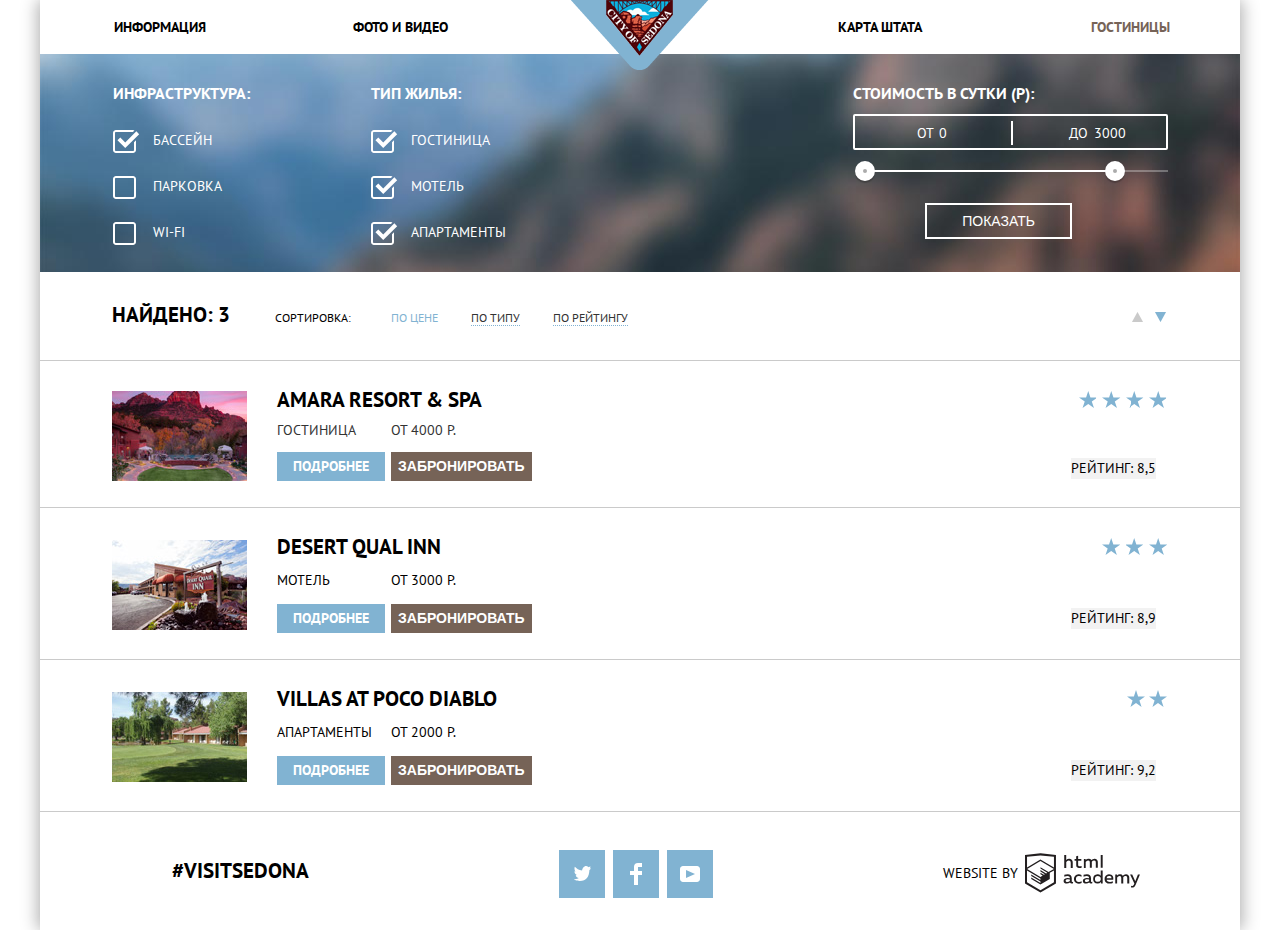
==== commit 7f11fada: "Version 2.0" ====
--- a/hotels.html
+++ b/hotels.html
@@ -3,8 +3,9 @@
 <head>
 	<meta charset="UTF-8">
  <title>HTML Academy: Седона</title>
+ <link href="https://fonts.googleapis.com/css?family=PT+Sans:400,700&amp;subset=cyrillic" rel="stylesheet">
  <link rel="stylesheet" href="css/normalize.css">
- <link href="css/style.css" rel="stylesheet">
+ <link href="css/style-mini.css" rel="stylesheet">
 </head>
 <body>
 <div class="wrap">
@@ -61,7 +62,7 @@
       </form>
     </section>
 		<section class="search2">
-			<b> найдено: 3</b>
+			<p> найдено: 3</p>
 			<span> сортировка: </span>
 			<ul class="sort">
       	<li><a class="active curr" href="#">по цене</a></li>
@@ -88,7 +89,7 @@
 					</div>
 					<div class="reserve-item">
 						<span>от 4000 р.</span>
-						<a href="#"><input type="submit" value="забронировать"></a>
+						<input type="submit" value="забронировать">
 					</div>
 				</div>
 			  <div class="amara-rating">
@@ -110,7 +111,7 @@
 				</div>
 				<div class="reserve-item">
 					<span>от 3000 р.</span>
-					<a href="#"><input type="submit" value="забронировать"></a>
+					<input type="submit" value="забронировать">
 				</div>
 				</div>
 				<div class="desert-rating">
@@ -132,7 +133,7 @@
 				 </div>
 				 <div class="reserve-item">
 					<span>от 2000 р.</span>
-					<a href="#"><input type="submit" value="забронировать"></a>
+					<input type="submit" value="забронировать">
 				 </div>
 				</div>
 				<div class="villas-rating">
--- a/css/style-mini.css
+++ b/css/style-mini.css
@@ -0,0 +1 @@
+body{margin:0;padding:0;font-size:14px;line-height:26px;color:#000;font-weight:400;font-family:"PT Sans",Verdana,sans-serif;text-transform:uppercase;background-color:#fff;text-align:center}.wrap{max-width:1200px;margin:0 auto;position:relative;box-shadow:5px 0 15px rgba(0,1,1,.2),-5px 0 15px rgba(0,1,1,.2)}.main2 ul,.site-navigation,.socialnetwork ul,.sort,.up-down{list-style:none}.main-footer a,.main-footer--hotels a,.site-navigation a{color:#000;font-weight:700;text-decoration:none}.sort a{text-decoration:none}.site-navigation a.current{color:#766357}.site-navigation a.current:hover,.site-navigation a:hover{color:#81b3d2}.site-navigation a:active{color:#cacaca}.central{background:#deebf4 url(../img/sedona-grand.jpg) 50% 50% no-repeat;position:relative;width:1200px;height:508px;top:0;left:0;max-width:100%}.amara img,.central img,.desert img,.img1,.img2,.villas img{line-height:0;vertical-align:bottom}.central::after,.central::before{content:"";position:absolute;right:0;bottom:0;left:0}.central::after{background:url(../img/layer11.png) 50% 50% no-repeat;top:0}.central::before{background:url(../img/shape.png) 50% 50% no-repeat;top:451px}.main1,.main3{background-color:#81b3d2;color:#fff}.main1,.main2,.main3,.main4{line-height:21px}.inblue p:nth-child(1),.main-footer--hotels>a,.main-footer>a,.main2 p:nth-child(1),.main4 p:nth-child(1),.search2 p,.sedona{font-size:21px;font-weight:700}.cause p,.interest p:nth-child(2),.main2,.main4{color:#333}.main2 li:nth-child(1)::after,.main2 li:nth-child(2)::after,.main2 li:nth-child(3)::after{content:"";background:url(../img/icon-1.svg) 50% 50% no-repeat;position:absolute;width:76px;height:76px;top:58px;left:50%;transform:translateX(-50%)}.main2 li:nth-child(2)::after{background:url(../img/icon-3.svg) 50% 50% no-repeat}.main2 li:nth-child(3)::after{background:url(../img/icon-2.svg) 50% 50% no-repeat}.interest p:nth-child(1){font-size:30px;font-weight:700;margin:0 0 28px}.interest button.button{color:#fff;font-size:21px;line-height:26px;background-color:#766357;padding:30px 0;width:100%;max-width:567px;margin:30px auto 0}.interest button.button:hover{background-color:#604e43}.interest button.button:active{color:#928a85;background-color:#604e43}.interest button.button,.interest input,[class^=form]{font-weight:700;text-transform:uppercase}.interest input[type=text]{background-color:#f2f2f2;padding:6px 15px;font-size:14px;line-height:26px;box-sizing:border-box}.data-in-out{width:100%}.interest input[type=text]:hover{background-color:#ebebeb}.interest input[type=text]:focus{background-color:#fff}.search1 form{color:#fff;display:flex;padding:26px 60px 0;width:1068px}.cost-filter-title,.search1 legend{font-size:16px;font-weight:700}.search2 span,.sort{font-size:12px;line-height:18px}.sort a{font-weight:400;border-bottom:1px dotted #81b3d2;color:#333}.sort a.curr{border-bottom:none}.sort a.curr,.sort a:hover{color:#81b3d2}.sort a:active{color:#000;border-bottom:none}.amara-name p,.amara-name span{color:#333;line-height:21px}.amara-name a,.desert-name a,.villas-name a{text-decoration:none}.detail,.search3 input{color:#fff;line-height:21px;font-weight:700;background-color:#81b3d2;padding:4px 16px}.detail:active,.detail:hover{background-color:#5496bd}.detail:active{color:#94b9d2}.search3 input{font-size:14px;background-color:#766357;padding:4px 7px;text-transform:uppercase}.search3 input:active,.search3 input:hover{background-color:#604e43}.search3 input:active{color:#928a85}.rating{display:block;line-height:21px;background-color:#f2f2f2}.interest input[type=button]:hover,.name-item{color:#000}.interest input[type=button]:active,.name-item:hover{color:#81b3d2}.name-item:active{color:#cacaca}.interest input[type=button]{color:#a9a9a9}.site-navigation{display:flex;padding:14px 0}.logo{position:absolute;z-index:1;left:50%;transform:translateX(-50%)}.main-header{position:relative;margin:0 auto}.site-navigation li{flex-basis:240px;text-align:center}.site-navigation li:nth-child(2){margin-right:auto}.hotels{padding-left:20px}.sedona{padding:40px 0 9px}.cause p:nth-child(2){margin-bottom:51px}.main1,.number{display:flex}.number{flex-basis:400px;flex-direction:column;padding:27px 0}.main2 ul,.main4{display:flex;justify-content:space-around;align-items:center}.main2 ul{padding-left:14px}.main2 li{padding-top:138px;position:relative}.main2 p:nth-child(2){margin:22px 0 82px}.main3{display:flex}.main4{background-color:#eee}.interest{position:relative;padding-top:72px}.modal-form{width:100%;max-width:568px;padding:55px;box-sizing:border-box;display:flex;flex-direction:column;background-color:#fff;position:absolute;left:50%;transform:translateX(-50%);box-shadow:7px 0 15px rgba(0,1,1,.15),-7px 0 15px rgba(0,1,1,.15);z-index:1}.form1,.form2{display:flex;position:relative;margin-bottom:30px}.form1 label,.form2 label{flex-shrink:0;padding:6px 20px 6px 0}.buttom-form-calendar{position:absolute;width:38px;height:38px;top:0;right:0;background:url(../img/calendar1.png) no-repeat 50% 50%}.buttom-form-calendar:hover{background:url(../img/calendar.svg) no-repeat 50% 50%}.buttom-form-calendar:active{background:url(../img/calendar3.png) no-repeat 50% 50%}.form-small{width:50%;position:relative}.form-small:first-child{text-align:left}.form-small:last-child{text-align:right}.form-small label{flex-shrink:0;padding:6px 35px 6px 0}.form-small input{width:115px;padding:6px 5px;text-align:center}.form-small-wrapper{display:flex;justify-content:space-between}.form-small .form-small-btn{width:38px;height:38px;position:absolute;background:#f2f2f2}.form-small-btn--left{left:107px}.form-small-btn--right{right:0}.interest input[value=найти]{color:#fff;font-size:21px;background-color:#81b3d2;padding:16px 0;width:100%;margin-top:55px}.interest input[value=найти]:hover{background-color:#5496bd}.interest input[value=найти]:active{background-color:#5496bd;color:#94b9d2}.map img{max-width:100%}.main-footer,.main-footer--hotels{display:flex;width:100%;justify-content:space-between;align-items:center}.main-footer{background-color:rgba(255,255,255,.9);min-height:125px;position:absolute;bottom:0}.main-footer--hotels{background-color:#fff;position:relative;bottom:auto;min-height:118px}.main-footer--hotels>a,.main-footer>a{padding-left:132px}.social-button{display:inline-block;width:46px;height:48px;margin:0 2px;font-size:0}.socialnetwork{padding-left:20px}.socialnetwork a:first-child{background:#81b3d2 url(../img/twitter.svg) no-repeat 50% 50%}.socialnetwork a:first-child:hover{background-color:#5496bd}.socialnetwork a:first-child:active{background:#5496bd url(../img/twitter-cl.svg) no-repeat 50% 50%}.socialnetwork a:last-child{background:#81b3d2 url(../img/youtube.svg) no-repeat 50% 50%}.socialnetwork a:last-child:hover{background-color:#5496bd}.socialnetwork a:last-child:active{background:#5496bd url(../img/youtube-cl.svg) no-repeat 50% 50%}.socialnetwork a:nth-child(2){background:#81b3d2 url(../img/fb-icon.svg) no-repeat 50% 50%}.socialnetwork a:nth-child(2):hover{background-color:#5496bd}.socialnetwork a:nth-child(2):active{background:#5496bd url(../img/fb-icon-cl.svg) no-repeat 50% 50%}.bottom{display:flex;align-items:center;padding:17px 100px 0 0}.bottom a{font-size:0}.bottom span{padding-bottom:13px}.search1{max-height:218px;background:#628cb4 url(../img/img919.jpg) 50% 15% no-repeat;text-align:left}.selection-form legend{margin:0 0 19px}.infrasrtrucure-item{display:block;width:256px}.selection-form input[type=checkbox]{display:none}.selection-form input[type=checkbox]+label{display:block;padding-left:40px;position:relative;cursor:pointer}.housetype-item{width:305px;display:block;padding-left:-10px}.housetype-item label,.infrasrtrucure-item label{line-height:21px;margin-bottom:25px}.cost-control,.cost-filter{position:relative;display:block}.cost-filter{box-sizing:border-box;width:536px;padding-left:191px}.cost-control{margin-bottom:20px;margin-left:0;border:2px solid #fff;border-radius:2px;height:32px}.cost-filter-title{margin-bottom:8px;display:block}.cost-control .cost-from{padding-left:62px}.cost-control .cost-to{padding-left:58px}.cost-control::after{content:"";position:absolute;top:5px;left:50%;height:22px;border:1px solid #fff}.cost-control label{display:inline-block;vertical-align:middle;height:34px;width:90px;cursor:pointer}.cost-control input{width:50px;color:#fff;font-family:inherit;font-size:14px;border:0;background:0 0;line-height:32px}.cost-range{position:relative}.cost-range .scale{height:2px;margin-left:10px;background:rgba(255,255,255,.3)}.cost-range .bar{width:80%;height:2px;background:#fff}.range-toggle{position:absolute;top:-9px;left:2px;width:4px;height:4px;cursor:pointer;border:8px solid #fff;border-radius:50%;background:#ababab;box-shadow:0 2px 1px 0 rgba(0,1,1,.2)}.range-toggle-max{left:80%}.selection-form button{position:absolute;right:96px;bottom:38px;padding:6px 35px;text-transform:uppercase;color:#fff;border:2px solid #fff;background:0 0;font-size:14px;line-height:20px}.selection-form button:hover{color:#000;background-color:#fff}.range-toggle:hover{background:#1c4f80}.selection-form input[type=checkbox]:checked+label::before{content:"";background-image:url(../img/checkbox-on.svg)}.selection-form input[type=checkbox]+label::before{content:"";position:absolute;background-image:url(../img/checkbox-off.svg);top:0;left:0;width:29px;height:23px;font-size:26px;background-repeat:space}.search2{display:flex;align-items:baseline;padding:9px 72px 11px}.up-down{display:flex;font-size:0;position:relative}.sort li{display:inline-block}.sort a{margin-right:30px}.icon-down::before,.icon-up::before{content:"";position:absolute;top:0;width:15px;height:15px}.icon-up::before{background:url(../img/icon-up-spok.png) 50% 50% no-repeat;right:-317px}.icon-down::before{background:url(../img/icon-down-spok.png) 50% 50% no-repeat;right:-340px}.icon-up:hover::before{background-image:url(../img/icon-up-dir.svg)}.icon-down:hover::before{background-image:url(../img/icon-down-dir.svg)}.icon-up:active::before{background-image:url(../img/icon-up-click.png)}.act::before,.icon-down:active::before{background-image:url(../img/icon-down-click.png)}.search2,.search3>div{border-bottom:1px solid #cacaca}.wrap-amara,.wrap-desert,.wrap-villas{display:flex;justify-content:space-between;max-width:1200px;margin:0 auto;padding:0 84px 0 72px;align-items:center;position:relative}.amara,.desert,.villas{margin-right:30px;padding-top:3px}.amara-name,.desert-name,.villas-name{margin-right:auto;text-align:left;display:flex;align-content:center;width:260px;flex-wrap:wrap;margin-bottom:26px}.details-item,.reserve-item{display:flex;flex-direction:column}.reserve-item{margin-left:6px}.amara-name span,.desert-name span,.villas-name span{margin-bottom:11px}.amara-name h2,.desert-name h2,.villas-name h2{display:block;padding:26px 0 7px;margin:0}.star{font-size:0;margin-top:43px}.star::after{content:"";background:url(../img/star.svg);position:absolute;width:88px;height:18px;top:30px;right:73px;background-repeat:space}.desert-rating .desert-star::after{width:65px}.villas-rating .villas-star::after{width:40px}footer svg{fill:#231f20}footer svg:hover{fill:#81b3d2}footer svg:active{fill:#bdbbbc}svg{width:115px;height:40px;margin-left:7px}.map{width:100%;height:592px;margin:0 auto;background:#cbdda9}.number span{margin:4px 0 7px}.main1 span{margin:0 0 5px}.search2 span{margin:0 40px 0 45px}